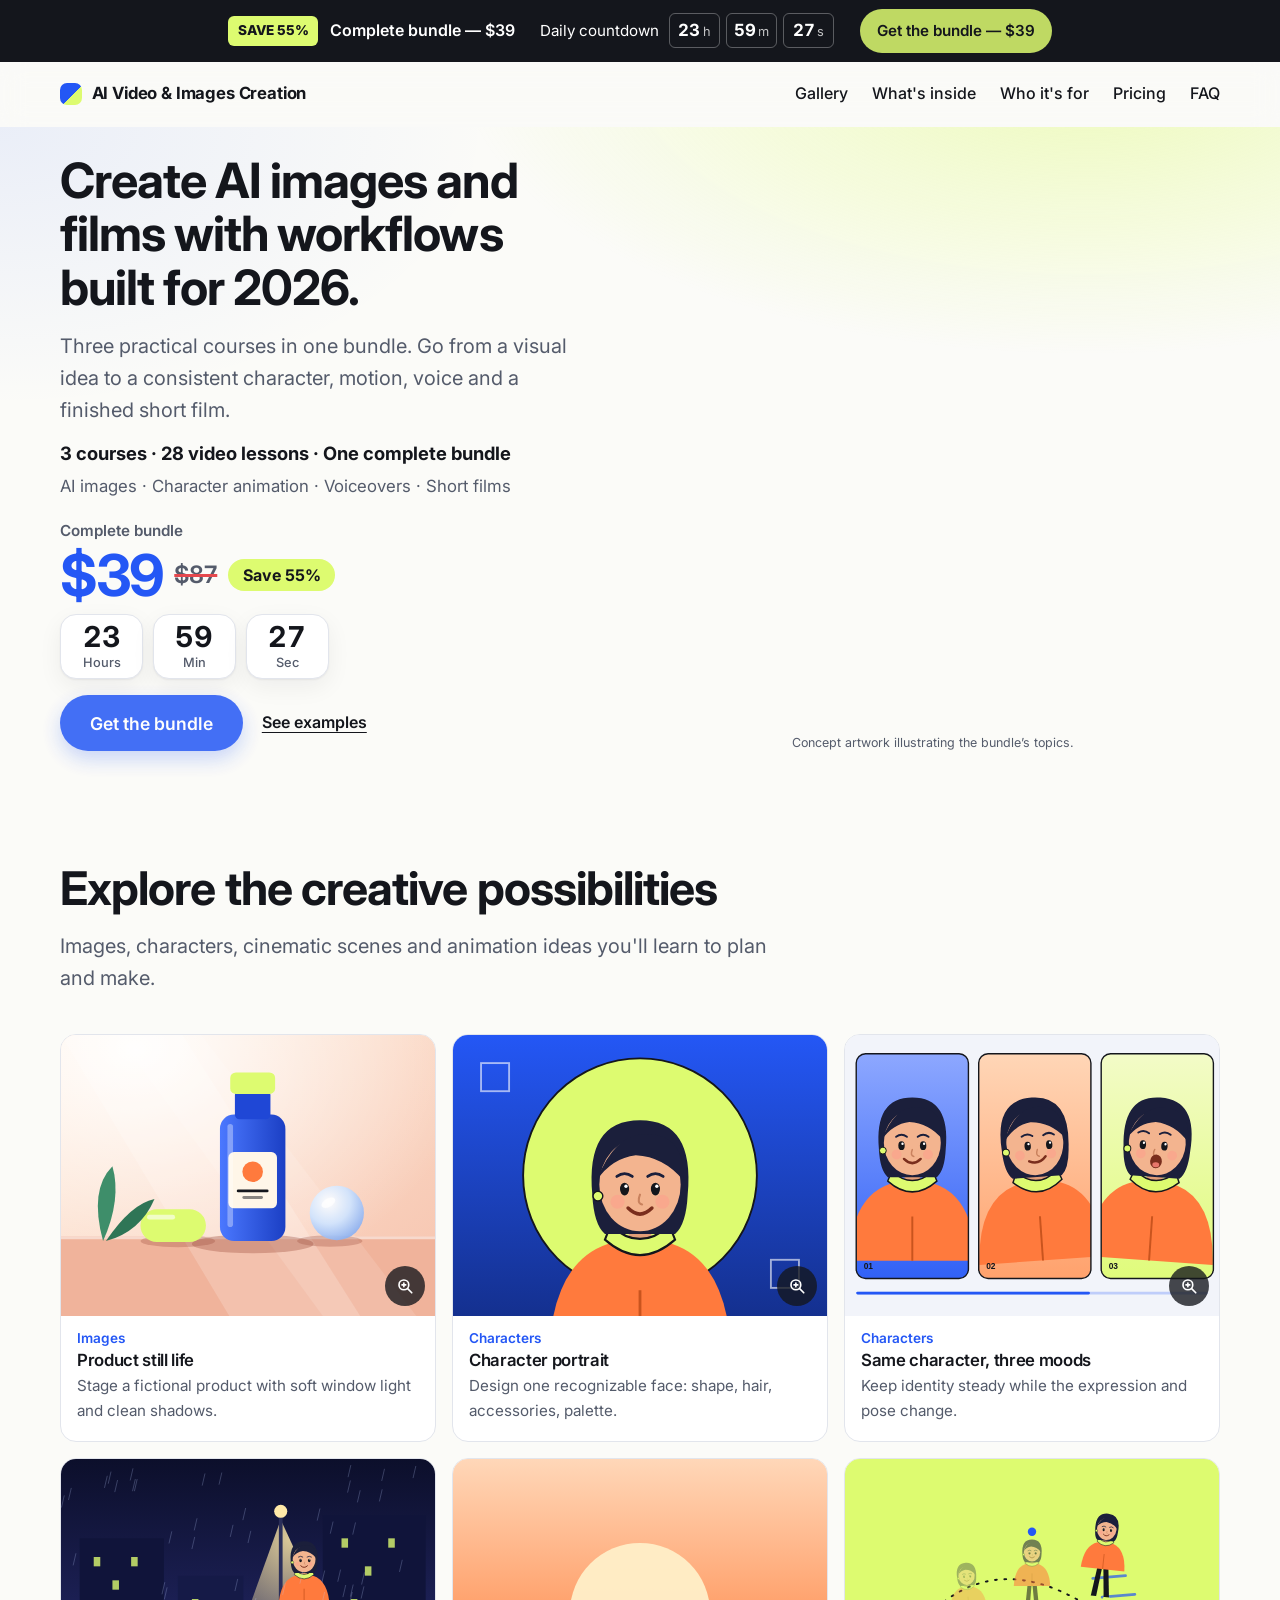
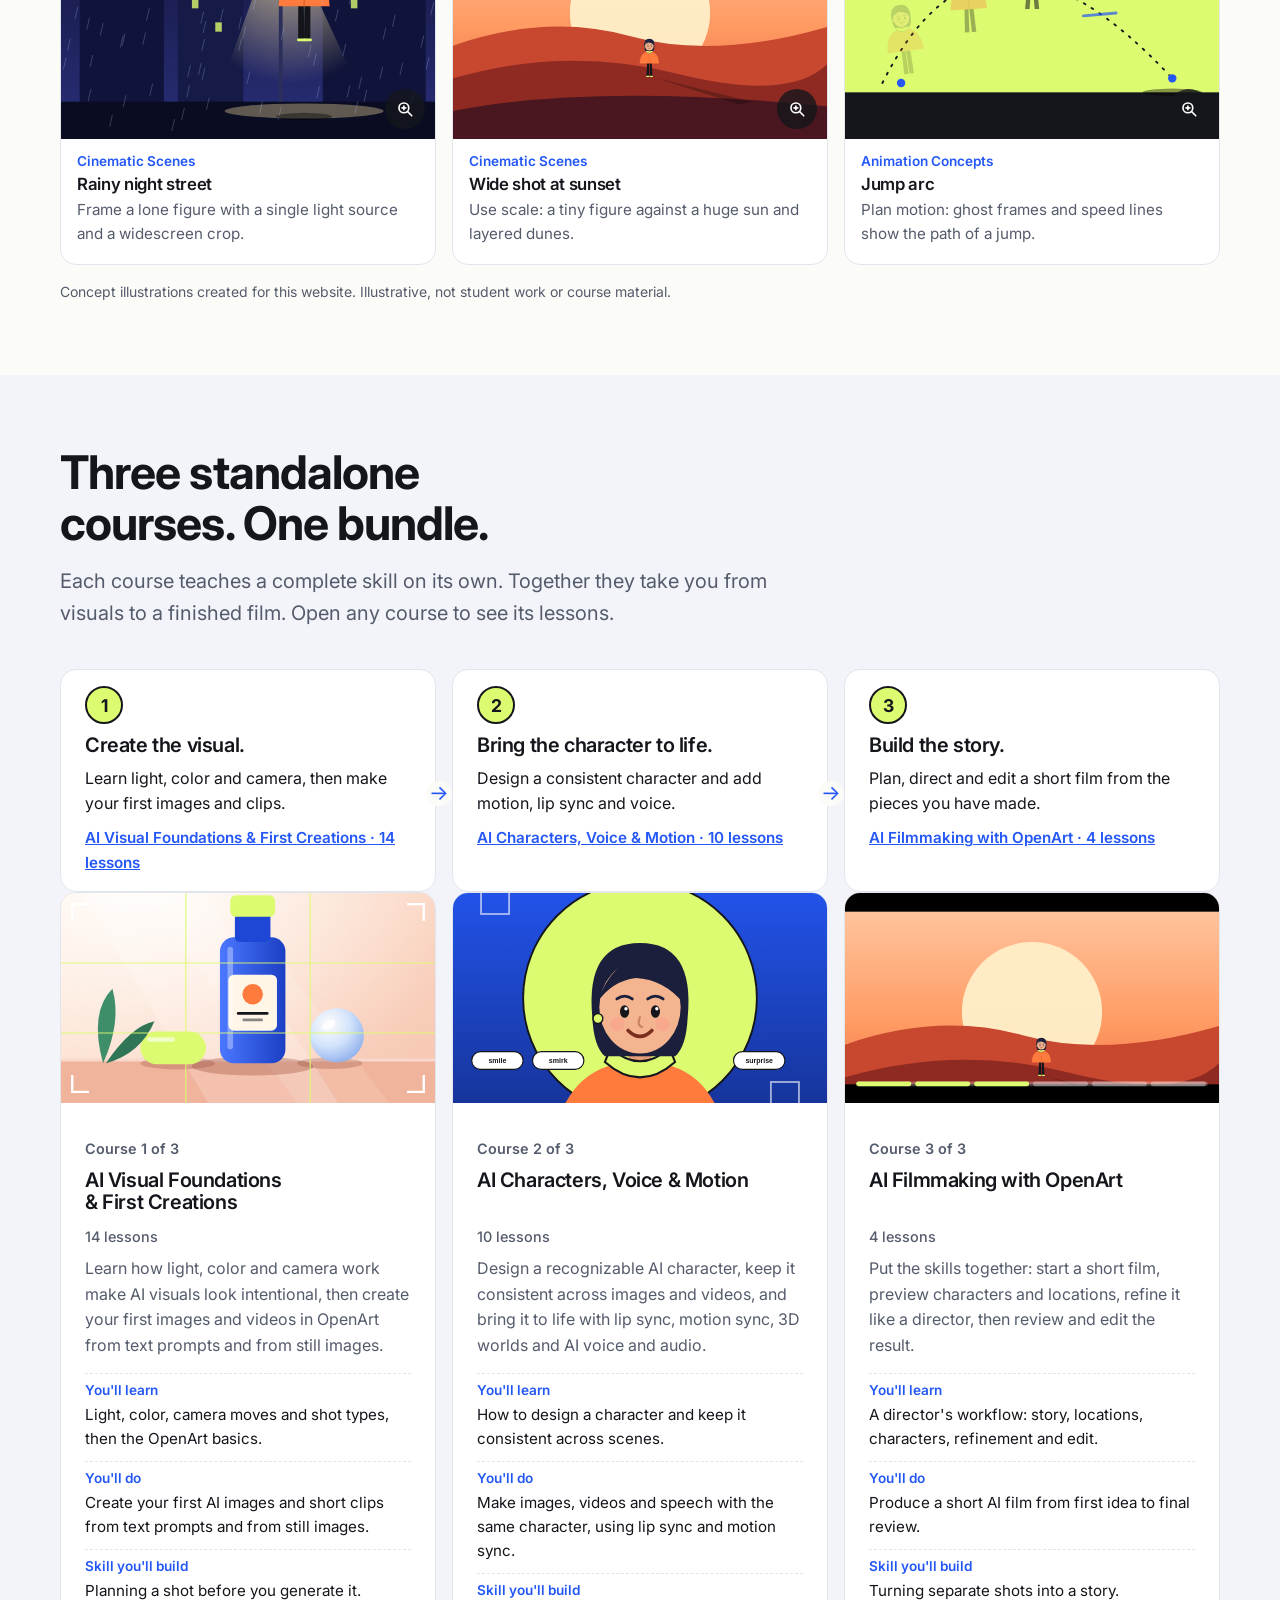
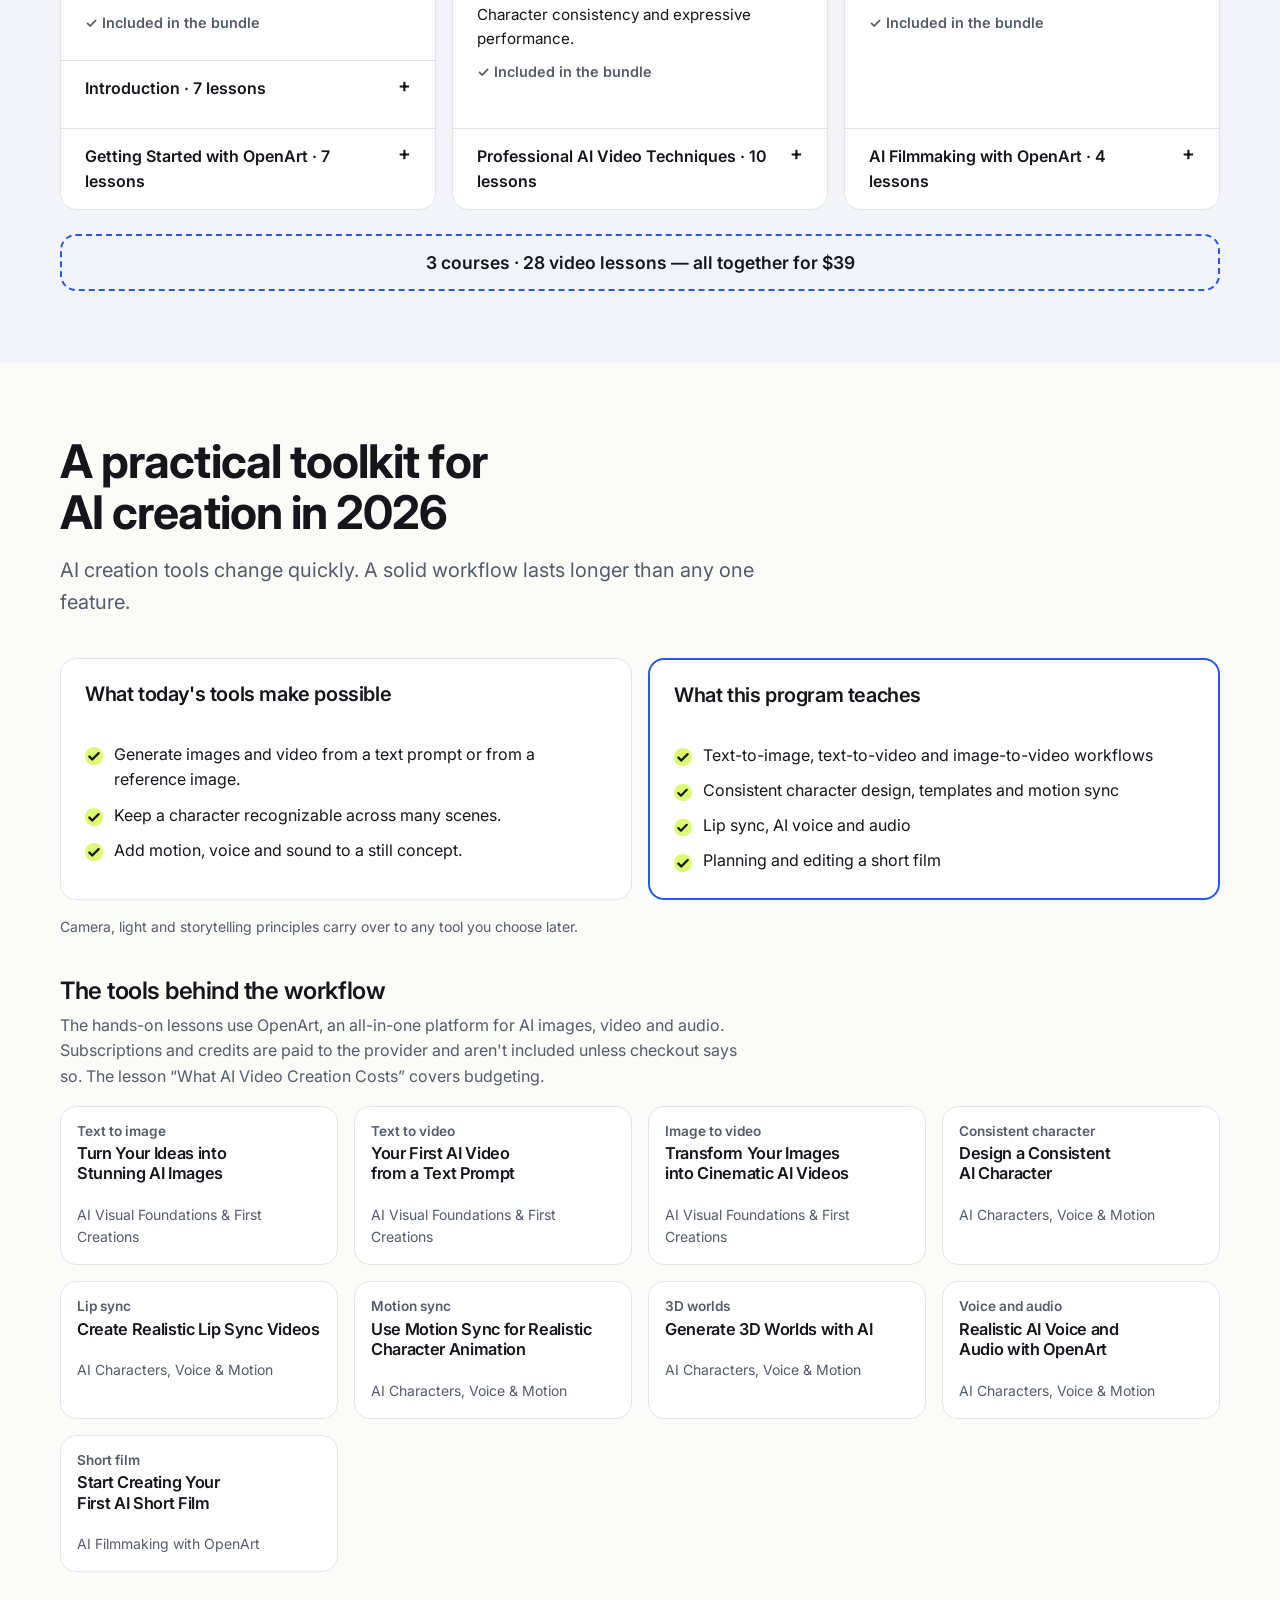
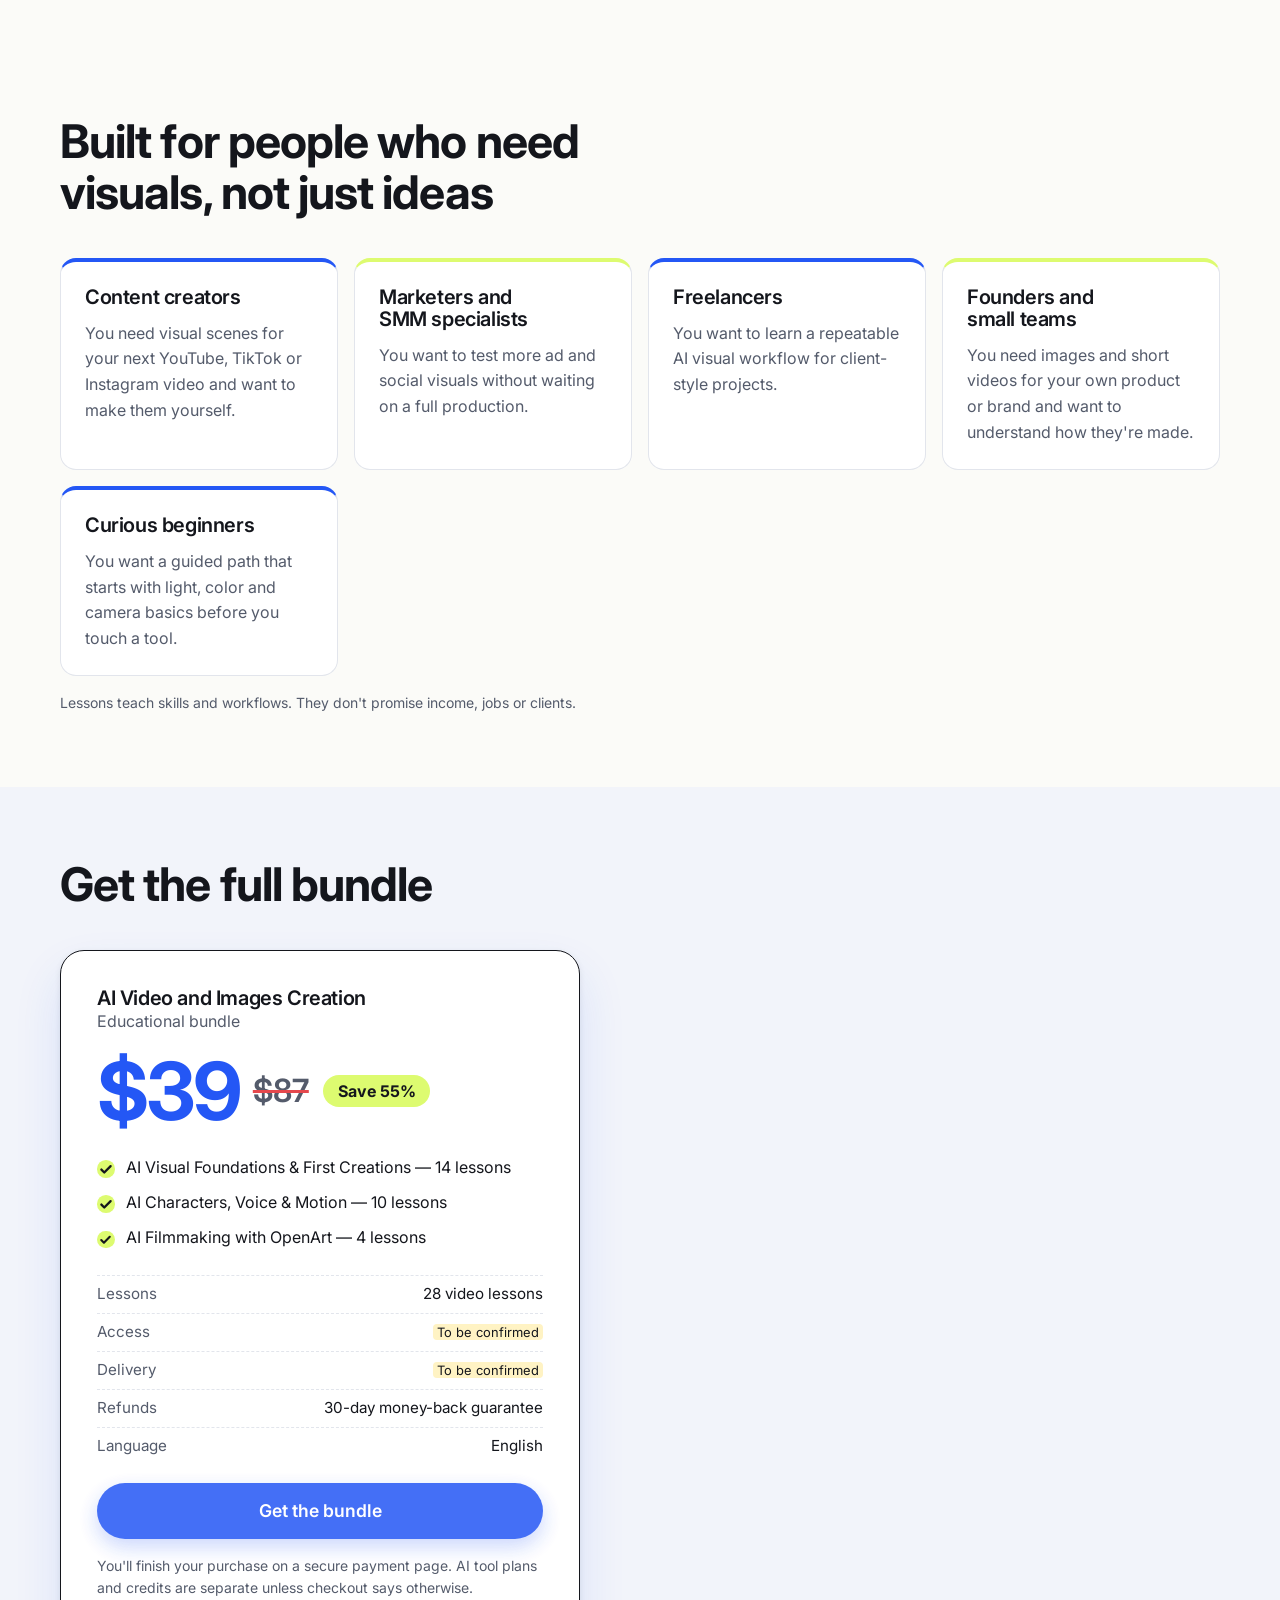
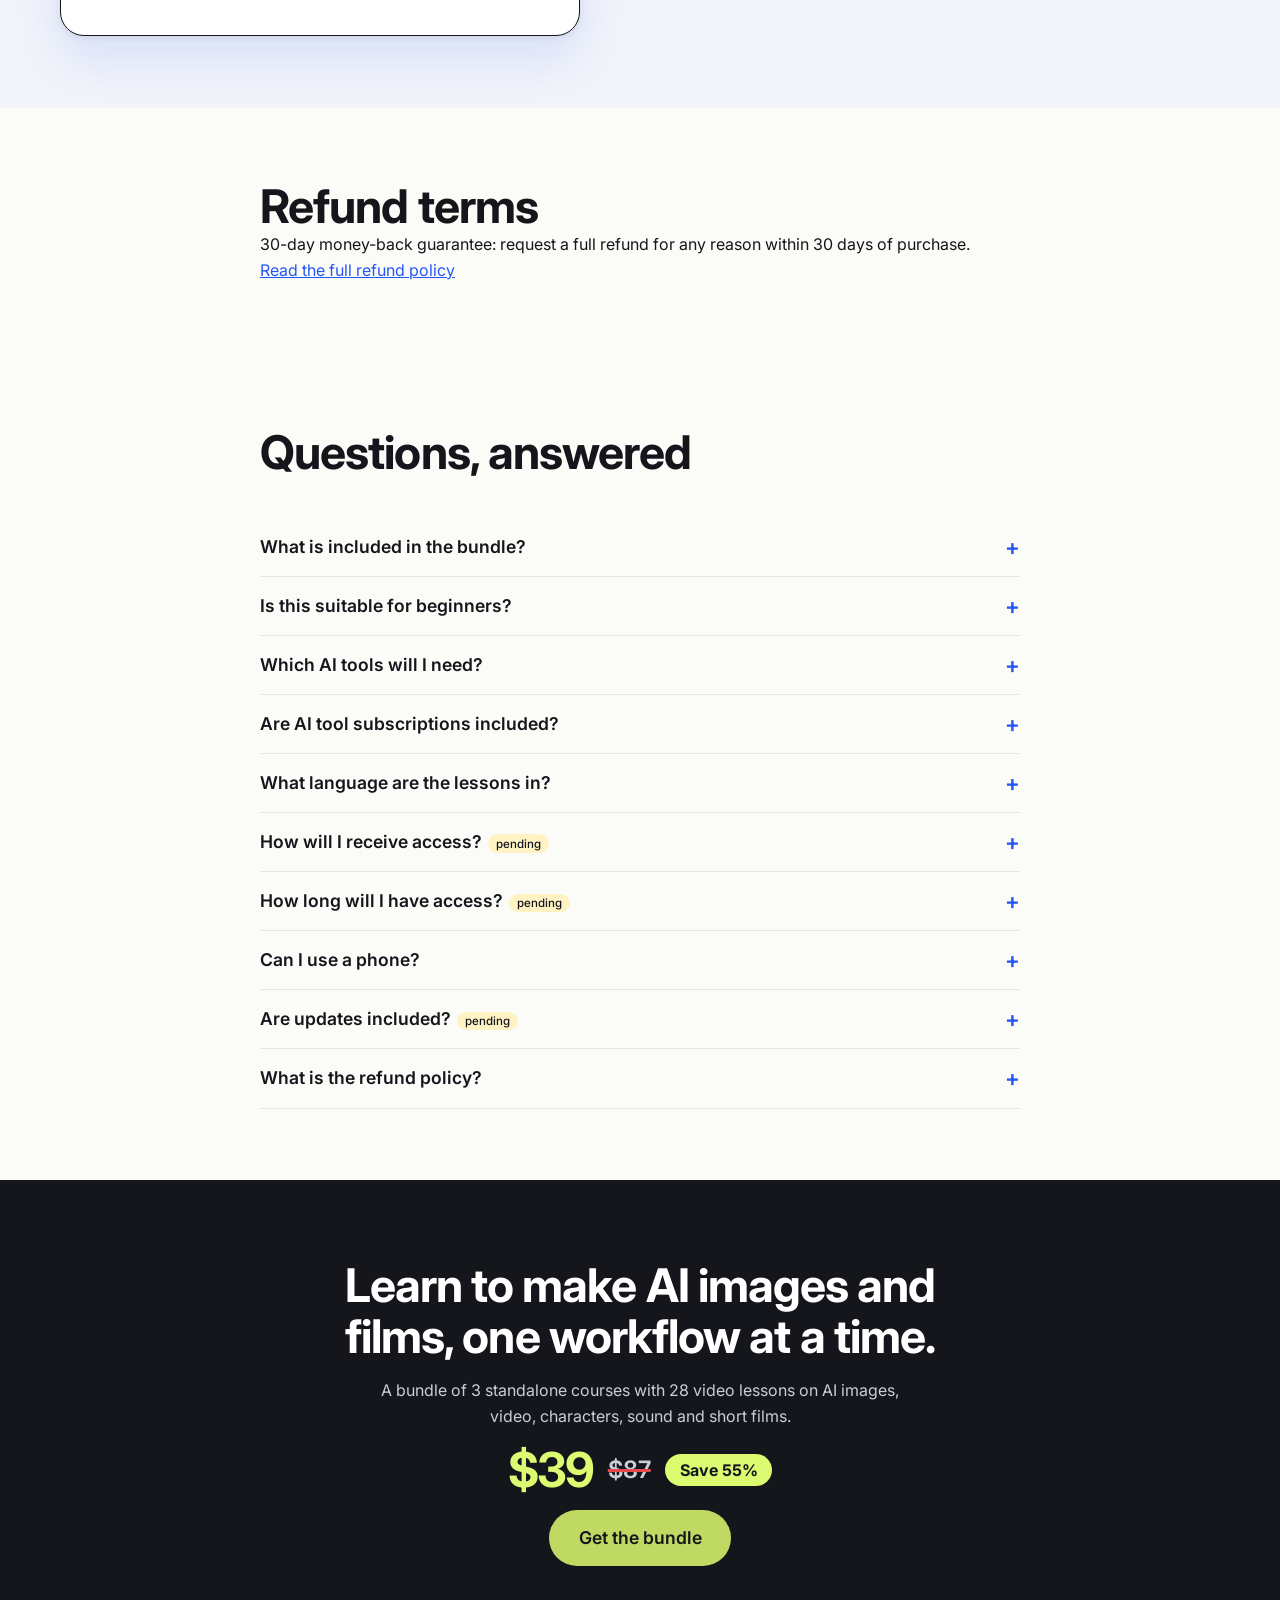
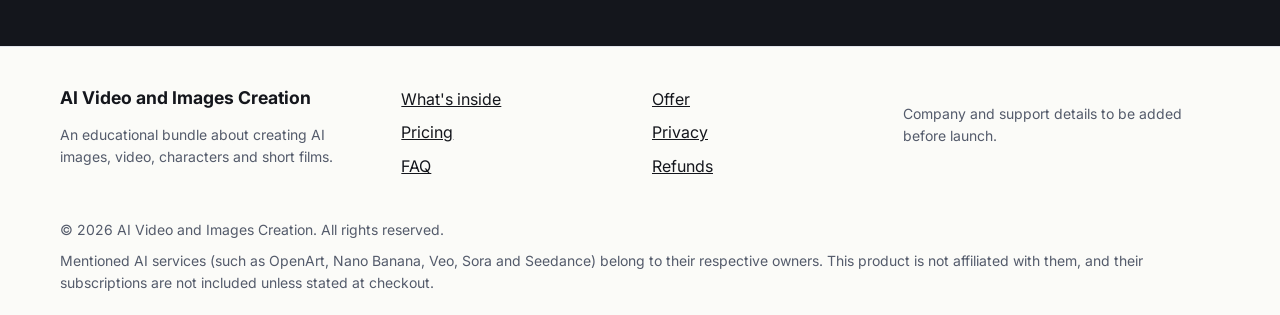
==== index.html @ 9dfe49e9 "Add files via upload" ====
<!doctype html>
<html lang="en">
<head>
<meta charset="utf-8">
<meta name="viewport" content="width=device-width, initial-scale=1">
<title>AI Video and Images Creation — AI Content Creation Course Bundle</title>
<meta name="description" content="Get 3 practical courses in one bundle: AI images and video, consistent AI characters with voice and motion, and AI filmmaking. 28 lessons.">
<meta name="robots" content="noindex, nofollow">
<meta name="theme-color" content="#2457F5">
<meta property="og:type" content="website">
<meta property="og:title" content="AI Video and Images Creation">
<meta property="og:description" content="A practical course bundle: AI images, video, characters, voice and short films.">
<meta property="og:image:alt" content="AI Video and Images Creation course bundle">
<meta name="twitter:card" content="summary">
<meta name="twitter:title" content="AI Video and Images Creation">
<meta name="twitter:description" content="A practical course bundle: AI images, video, characters, voice and short films.">
<link rel="preconnect" href="https://fonts.googleapis.com">
<link rel="preconnect" href="https://fonts.gstatic.com" crossorigin>
<link rel="stylesheet" href="https://fonts.googleapis.com/css2?family=Inter:wght@400;500;600;700&display=swap">
<link rel="stylesheet" href="styles.css">
<script>document.documentElement.classList.add('js');</script>
</head>
<body>
<a class="skip-link" href="#main">Skip to content</a>

<div class="top-stack">
<div class="sale-bar" id="sale-bar" hidden>
  <div class="container sale-inner">
    <p class="sale-main"><span class="sale-badge" id="sale-badge"></span><span class="sale-text" id="sale-text"></span><span class="sale-short" id="sale-short"></span></p>
    <div class="sale-time">
      <span id="sale-label">Offer ends in</span>
      <div class="timer" id="sale-timer" aria-hidden="true">
        <div class="cell" data-u="d"><b>00</b><i>d</i></div><div class="cell" data-u="h"><b>00</b><i>h</i></div><div class="cell" data-u="m"><b>00</b><i>m</i></div><div class="cell" data-u="s"><b>00</b><i>s</i></div>
      </div>
      <span class="sr-only" id="sale-sr"></span>
    </div>
    <a class="btn btn-lime btn-sm sale-cta" id="sale-cta" href="#pricing" data-pay>Get the bundle</a>
  </div>
</div>
<header class="site-header" id="top">
  <div class="container header-inner">
    <a class="logo" href="#top" aria-label="AI Video and Images Creation — home"><span class="logo-mark" aria-hidden="true"></span><span>AI Video &amp; Images Creation</span></a>
    <button class="burger" id="burger" type="button" aria-expanded="false" aria-controls="site-nav" aria-label="Open menu"><span aria-hidden="true"></span></button>
    <nav class="site-nav" id="site-nav" aria-label="Main">
      <a href="#showcase">Gallery</a>
      <a href="#bundle">What's inside</a>
      <a href="#audience">Who it's for</a>
      <a href="#pricing">Pricing</a>
      <a href="#faq">FAQ</a>
    </nav>
  </div>
</header>
</div>

<main id="main">
  <!-- 02 HERO -->
  <section class="hero" aria-labelledby="hero-title">
    <div class="container hero-grid">
      <div class="hero-copy">
        <h1 id="hero-title" data-bind="hero.title">Create AI images and films with workflows built for 2026.</h1>
        <p class="lead" data-bind="hero.text"></p>
        <p class="hero-facts" id="hero-facts">3 courses · 28 video lessons · One complete bundle</p>
        <p class="hero-topics" data-bind="hero.topics"></p>
        <div class="hero-buy">
          <p class="hero-price" id="hero-price" aria-label="Price" hidden></p>
          <div class="hero-timer" id="hero-timer" hidden>
            <div class="ht-cells" aria-hidden="true">
              <div class="ht-cell"><b data-h="h">00</b><span>Hours</span></div>
              <div class="ht-cell"><b data-h="m">00</b><span>Min</span></div>
              <div class="ht-cell"><b data-h="s">00</b><span>Sec</span></div>
            </div>
          </div>
          <div class="cta-row">
            <a class="btn btn-primary btn-lg" id="hero-cta" href="#pricing" data-pay>Get the bundle</a>
            <a class="text-link" href="#showcase">See examples</a>
          </div>
        </div>
      </div>
      <figure class="hero-visual">
        <picture id="hero-picture">
          <source media="(min-width: 901px)" srcset="assets/img/hero/hero-ai-creator-bundle-desktop.webp" width="2000" height="1600">
          <img id="hero-img" src="assets/img/hero/hero-ai-creator-bundle-mobile.webp" width="1200" height="1200" alt="Three-course AI Creator Bundle covering visual creation, character animation and filmmaking." loading="eager" fetchpriority="high" decoding="async">
        </picture>
        <figcaption data-bind="hero.image.caption">Concept artwork illustrating the bundle’s topics.</figcaption>
      </figure>
    </div>
  </section>

  <!-- CREATIVE SHOWCASE -->
  <section class="section" id="showcase" aria-labelledby="show-title">
    <div class="container">
      <div class="section-head">
        <h2 id="show-title">Explore the creative possibilities</h2>
        <p class="lead">Images, characters, cinematic scenes and animation ideas you'll learn to plan and make.</p>
      </div>
            <ul class="show-grid" id="show-grid"></ul>
      <p class="fine" id="show-origin"></p>
    </div>
  </section>

  <!-- 04 BUNDLE -->
  <section class="section section-tint" id="bundle" aria-labelledby="bundle-title">
    <div class="container">
      <div class="section-head">
        <h2 id="bundle-title">Three standalone courses. One bundle.</h2>
        <p class="lead">Each course teaches a complete skill on its own. Together they take you from visuals to a finished film. Open any course to see its lessons.</p>
      </div>
      <ol class="journey" id="journey-list"></ol>
      <div class="catalog" id="catalog">
        <article class="card"><h3>AI Visual Foundations &amp; First Creations</h3><p>Light, color, camera, and your first AI images and videos.</p></article>
        <article class="card"><h3>AI Characters, Voice &amp; Motion</h3><p>Consistent characters, lip sync, motion sync, voice and audio.</p></article>
        <article class="card"><h3>AI Filmmaking with OpenArt</h3><p>Build and refine an AI short film.</p></article>
      </div>
      <p class="bundle-total" id="bundle-total"></p>
    </div>
  </section>

  <!-- 2026 TOOLKIT -->
  <section class="section" id="toolkit" aria-labelledby="tk-title">
    <div class="container">
      <div class="section-head"><h2 id="tk-title">A practical toolkit for AI creation in 2026</h2><p class="lead" id="tk-intro"></p></div>
      <div class="two-col" id="tk-cols"></div>
      <p class="fine" id="tk-foot"></p>
      <h3 class="sub-title" id="tools-title">The tools behind the workflow</h3>
      <p class="tools-intro" id="tools-intro"></p>
      <ul class="task-grid" id="task-grid"></ul>
    </div>
  </section>

  <!-- REAL LESSON (hidden until a real preview exists) -->
  <section class="section" id="real-lesson" aria-labelledby="rl-title" hidden>
    <div class="container narrow"><div class="section-head"><h2 id="rl-title">Watch a real lesson</h2></div><div id="rl-media"></div></div>
  </section>

  <!-- 05 AUDIENCE -->
  <section class="section" id="audience" aria-labelledby="aud-title">
    <div class="container">
      <div class="section-head">
        <h2 id="aud-title">Built for people who need visuals, not just ideas</h2>
      </div>
      <div class="grid-cards" id="audience-grid"></div>
      <p class="fine">Lessons teach skills and workflows. They don't promise income, jobs or clients.</p>
    </div>
  </section>

  <!-- 06 REVIEWS / RESULTS (hidden until real content exists) -->
  <section class="section" id="results" aria-labelledby="res-title" hidden>
    <div class="container">
      <div class="section-head"><h2 id="res-title">What learners say</h2></div>
      <div id="reviews-list" class="grid-cards"></div>
    </div>
  </section>

  <!-- 08 BONUSES / UPDATES (hidden until confirmed) -->
  <section class="section" id="extras" aria-labelledby="x-title" hidden>
    <div class="container">
      <div class="section-head"><h2 id="x-title">Bonuses and updates</h2></div>
      <div id="extras-list" class="grid-cards"></div>
    </div>
  </section>

  <!-- 09 PRICING -->
  <section class="section section-tint" id="pricing" aria-labelledby="price-title">
    <div class="container">
      <div class="section-head">
        <h2 id="price-title">Get the full bundle</h2>
      </div>
      <div class="price-card">
        <h3 data-bind="product.name">AI Video and Images Creation</h3>
        <p class="price-type" data-bind="product.type">Educational bundle</p>
        <p class="price" id="price-line" aria-live="polite">Price to be confirmed</p>
        <ul class="ticks" id="price-list"></ul>
        <dl class="price-meta" id="price-meta"></dl>
        <a class="btn btn-primary btn-lg btn-block" id="price-cta" href="#pricing" data-pay>Get the bundle</a>
        <p class="fine" id="price-note">You'll finish your purchase on a secure payment page. AI tool plans and credits are separate unless checkout says otherwise.</p>
      </div>
    </div>
  </section>

  <!-- 07 GUARANTEE (hidden until confirmed) -->
  <section class="section" id="guarantee" aria-labelledby="g-title" hidden>
    <div class="container narrow">
      <h2 id="g-title">Refund terms</h2>
      <p id="guarantee-text"></p>
      <p><a href="legal/refund.html">Read the full refund policy</a></p>
    </div>
  </section>

  <!-- 10 FAQ -->
  <section class="section" id="faq" aria-labelledby="faq-title">
    <div class="container narrow">
      <div class="section-head"><h2 id="faq-title">Questions, answered</h2></div>
      <div class="faq" id="faq-list"></div>
    </div>
  </section>

  <!-- 11 FINAL CTA -->
  <section class="final" aria-labelledby="final-title">
    <div class="container final-inner">
      <h2 id="final-title">Learn to make AI images and films, one workflow at a time.</h2>
      <p>A bundle of 3 standalone courses with 28 video lessons on AI images, video, characters, sound and short films.</p>
      <p class="final-price hero-price" id="final-price" hidden></p>
      <a class="btn btn-lime btn-lg" href="#pricing" data-pay>Get the bundle</a>
    </div>
  </section>
</main>

<!-- 12 FOOTER -->
<footer class="site-footer" id="footer">
  <div class="container footer-grid">
    <div>
      <p class="logo-text">AI Video and Images Creation</p>
      <p class="fine">An educational bundle about creating AI images, video, characters and short films.</p>
    </div>
    <nav aria-label="Footer">
      <a href="#bundle">What's inside</a>
      <a href="#pricing">Pricing</a>
      <a href="#faq">FAQ</a>
    </nav>
    <nav aria-label="Legal">
      <a href="legal/offer.html">Offer</a>
      <a href="legal/privacy.html">Privacy</a>
      <a href="legal/refund.html">Refunds</a>
    </nav>
    <div class="fine" id="footer-company"></div>
  </div>
  <div class="container footer-bottom fine">
    <p>© <span id="year">2026</span> AI Video and Images Creation. All rights reserved.</p>
    <p>Mentioned AI services (such as OpenArt, Nano Banana, Veo, Sora and Seedance) belong to their respective owners. This product is not affiliated with them, and their subscriptions are not included unless stated at checkout.</p>
  </div>
</footer>

<dialog class="lightbox" id="lightbox" aria-label="Enlarged example">
  <figure><img id="lb-img" alt="" width="800" height="600" src="[data-uri]"><figcaption id="lb-cap"></figcaption></figure>
  <div class="lb-ctrl"><button type="button" class="slider-btn" id="lb-prev" aria-label="Previous example">‹</button><button type="button" class="btn btn-ghost btn-sm" id="lb-close">Close</button><button type="button" class="slider-btn" id="lb-next" aria-label="Next example">›</button></div>
</dialog>
<div class="sticky-cta" id="sticky-cta" hidden><a class="btn btn-primary btn-block" href="#pricing" data-pay>Get the bundle</a></div>
<div class="toast" id="toast" role="status" aria-live="polite"></div>

<script src="config.min.js" defer></script>
<script src="app.min.js" defer></script>
</body>
</html>
---- styles.css ----
/* ===== TOKENS ===== */
:root{
  --bg:#FBFBF8; --surface:#fff; --tint:#F2F4FA; --ink:#14161C; --muted:#545B6B;
  --cobalt:#2457F5; --cobalt-dark:#1A44CC; --lime:#DDFB70; --line:#E2E5EC;
  --r-sm:10px; --r-md:16px; --r-lg:24px;
  --sh-1:0 1px 2px rgba(20,22,28,.06),0 8px 24px rgba(20,22,28,.06);
  --sh-2:0 2px 6px rgba(20,22,28,.08),0 24px 48px rgba(36,87,245,.12);
  --s1:.5rem; --s2:1rem; --s3:1.5rem; --s4:2.5rem; --s5:4.5rem;
  --font-head:Inter,system-ui,-apple-system,"Segoe UI",Roboto,sans-serif;
  --font-body:Inter,system-ui,-apple-system,"Segoe UI",Roboto,sans-serif;
  --font-mono:Inter,system-ui,-apple-system,"Segoe UI",Roboto,sans-serif;
  --container:1160px; --narrow:760px; --ease:cubic-bezier(.2,.7,.2,1); --header-h:64px;
}
/* ===== RESET ===== */
*,*::before,*::after{box-sizing:border-box}
html{scroll-behavior:smooth;scroll-padding-top:calc(var(--header-h) + 12px);-webkit-text-size-adjust:100%}
body{margin:0;background:var(--bg);color:var(--ink);font:400 1rem/1.6 var(--font-body);-webkit-font-smoothing:antialiased}
img,svg,video{max-width:100%;display:block}
h1,h2,h3,p,ul,ol,dl,dd,figure{margin:0}
ul,ol{padding:0;list-style:none}
a{color:var(--cobalt)}
button{font:inherit;color:inherit}
[hidden]{display:none!important}
/* ===== LAYOUT ===== */
.container{width:min(100% - 2rem,var(--container));margin-inline:auto}
.narrow{max-width:var(--narrow)}
.container.narrow{width:min(100% - 2rem,var(--narrow))}
.section{padding-block:clamp(3rem,7vw,var(--s5))}
.section-tint{background:var(--tint)}
.section-head{max-width:720px;margin-bottom:var(--s4)}
.grid-cards{display:grid;grid-template-columns:repeat(auto-fit,minmax(min(100%,260px),1fr));gap:var(--s2)}
/* ===== TYPOGRAPHY ===== */
h1,h2,h3{font-family:var(--font-head);line-height:1.1;letter-spacing:-.02em;text-wrap:balance}
h1{font-size:clamp(2.3rem,5.6vw + .5rem,4.4rem);font-weight:700}
h2{font-size:clamp(1.8rem,3vw + .6rem,2.9rem);font-weight:700}
h3{font-size:1.25rem;font-weight:600}
.lead{font-size:clamp(1.05rem,.6vw + .95rem,1.25rem);color:var(--muted);margin-top:var(--s2);max-width:60ch}
.eyebrow{font:600 .95rem/1 var(--font-body);color:var(--cobalt);margin-bottom:.8rem}
.fine{font-size:.875rem;color:var(--muted);margin-top:var(--s2)}
.badge{display:inline-block;font:500 .8rem/1 var(--font-mono);padding:.5rem .8rem;border-radius:99px;background:var(--lime);color:var(--ink);margin-bottom:var(--s3)}
/* ===== BUTTONS ===== */
.btn{display:inline-flex;align-items:center;justify-content:center;gap:.5rem;min-height:44px;padding:.7rem 1.25rem;border-radius:99px;border:1.5px solid transparent;font:600 1rem/1.2 var(--font-body);text-decoration:none;cursor:pointer;transition:transform .2s var(--ease),background .2s,box-shadow .2s;text-align:center}
.btn:hover{transform:translateY(-1px)}
.btn-primary{background:var(--cobalt);color:#fff;box-shadow:0 8px 20px rgba(36,87,245,.28)}
.btn-primary:hover{background:var(--cobalt-dark)}
.btn-ghost{border-color:var(--ink);color:var(--ink);background:transparent}
.btn-ghost:hover{background:var(--ink);color:#fff}
.btn-lime{background:var(--lime);color:var(--ink)}
.btn-sm{min-height:44px;padding:.5rem 1rem;font-size:.95rem}
.btn-lg{min-height:56px;padding:.9rem 1.8rem;font-size:1.1rem}
.btn-block{width:100%}
.btn[aria-disabled="true"]{opacity:.85}
/* ===== HEADER ===== */
.site-header{position:sticky;top:0;z-index:50;background:rgba(251,251,248,.8);backdrop-filter:saturate(160%) blur(12px);border-bottom:1px solid transparent;transition:background .2s,border-color .2s}
.site-header.is-scrolled{background:rgba(251,251,248,.96);border-bottom-color:var(--line)}
.header-inner{display:flex;align-items:center;justify-content:space-between;min-height:var(--header-h);gap:var(--s2)}
.logo{display:flex;align-items:center;gap:.6rem;font:700 1.05rem/1 var(--font-head);color:var(--ink);text-decoration:none;letter-spacing:-.01em}
.logo-mark{width:22px;height:22px;border-radius:7px;background:linear-gradient(135deg,var(--cobalt) 55%,var(--lime) 55%)}
.logo-text{font:700 1.1rem var(--font-head)}
.site-nav{display:flex;align-items:center;gap:var(--s3)}
.site-nav a:not(.btn){color:var(--ink);text-decoration:none;font-weight:500;padding:.5rem 0}
.site-nav a:not(.btn):hover{color:var(--cobalt)}
.burger{display:none;width:44px;height:44px;border:1px solid var(--line);border-radius:12px;background:var(--surface);cursor:pointer;position:relative}
.burger span,.burger span::before,.burger span::after{content:"";position:absolute;left:12px;right:12px;height:2px;background:var(--ink);border-radius:2px;transition:transform .2s,opacity .2s}
.burger span{top:21px}.burger span::before{left:0;right:0;top:-6px}.burger span::after{left:0;right:0;top:6px}
.burger[aria-expanded="true"] span{background:transparent}
.burger[aria-expanded="true"] span::before{transform:translateY(6px) rotate(45deg)}
.burger[aria-expanded="true"] span::after{transform:translateY(-6px) rotate(-45deg)}
/* ===== HERO ===== */
.hero{padding-block:clamp(2rem,5vw,4.5rem) clamp(2.5rem,5vw,4rem);background:radial-gradient(900px 420px at 85% -10%,rgba(221,251,112,.45),transparent 70%),radial-gradient(700px 400px at 0% 0%,rgba(36,87,245,.08),transparent 70%)}
.hero-grid{display:grid;grid-template-columns:minmax(0,1fr) minmax(0,1.1fr);gap:clamp(2rem,5vw,4rem);align-items:center}
.ticks{display:grid;gap:.6rem;margin-top:var(--s3)}
.ticks li{position:relative;padding-left:1.8rem}
.ticks li::before{content:"";position:absolute;left:0;top:.35em;width:1.1rem;height:1.1rem;border-radius:50%;background:var(--lime) url("data:image/svg+xml,%3Csvg xmlns='http://www.w3.org/2000/svg' viewBox='0 0 16 16'%3E%3Cpath d='M4 8.5l2.5 2.5L12 5.5' fill='none' stroke='%2314161C' stroke-width='2' stroke-linecap='round' stroke-linejoin='round'/%3E%3C/svg%3E") center/contain no-repeat}
.cta-row{display:flex;flex-wrap:wrap;gap:var(--s2);margin-top:var(--s4)}
.board{background:var(--surface);border:1px solid var(--line);border-radius:var(--r-lg);padding:var(--s2);box-shadow:var(--sh-2)}
.board-grid{display:grid;grid-template-columns:repeat(3,1fr);grid-template-rows:auto auto;gap:.6rem}
.frame{position:relative;border-radius:var(--r-sm);overflow:hidden;aspect-ratio:1}
.frame svg{width:100%;height:100%}
.frame-key{grid-column:1/4;aspect-ratio:4/3}
.frame-tag{position:absolute;left:.5rem;bottom:.5rem;background:rgba(255,255,255,.92);font:500 .72rem/1 var(--font-mono);padding:.3rem .5rem;border-radius:99px}
.board-steps{display:flex;justify-content:space-between;gap:.3rem;margin-top:.8rem;font:500 .72rem/1 var(--font-mono);counter-reset:s;flex-wrap:wrap}
.board-steps li{counter-increment:s;color:var(--muted)}
.board-steps li::before{content:counter(s) " ";color:var(--cobalt)}
.board-steps li:not(:last-child)::after{content:" →";color:var(--line)}
.board figcaption{font-size:.78rem;color:var(--muted);margin-top:.5rem}
/* ===== METRICS ===== */
.value{border-block:1px solid var(--line);background:var(--surface)}
.stats{display:grid;grid-template-columns:repeat(auto-fit,minmax(130px,1fr));gap:var(--s2);padding-block:var(--s3);text-align:center}
.fine s,.final-price s{opacity:.7}
.stats strong{display:block;font:700 clamp(1.4rem,2.5vw,2rem)/1.1 var(--font-head)}
.stats span{color:var(--muted);font-size:.9rem}
/* ===== PRODUCTS ===== */
.catalog{display:grid;grid-template-columns:repeat(auto-fit,minmax(min(100%,320px),1fr));gap:var(--s2)}
.card{background:var(--surface);border:1px solid var(--line);border-radius:var(--r-md);padding:var(--s3);display:flex;flex-direction:column;gap:.8rem;min-width:0}
.module{padding:0;overflow:hidden}
.module-top{padding:var(--s3) var(--s3) 0;display:flex;flex-direction:column;gap:.7rem}
.module-num{font:600 .9rem/1.2 var(--font-body);color:var(--cobalt)}
.media{border-radius:var(--r-sm);overflow:hidden}
.media-ph{aspect-ratio:16/7;background:linear-gradient(120deg,var(--cobalt),#7C98FF 55%,var(--lime));position:relative}
.media-ph::after{content:"";position:absolute;inset:0;background:repeating-linear-gradient(90deg,transparent 0 calc(25% - 2px),rgba(255,255,255,.55) calc(25% - 2px) 25%)}
.outcome{background:var(--tint);border-radius:var(--r-sm);padding:.7rem .9rem;font-size:.95rem}
.outcome b{display:block;font:600 .85rem var(--font-body);margin-bottom:.3rem;color:var(--cobalt)}
.chips{display:flex;flex-wrap:wrap;gap:.4rem}
.chips li{font-size:.8rem;border:1px solid var(--line);border-radius:99px;padding:.25rem .65rem;color:var(--muted)}
.lessons{border-top:1px solid var(--line);margin-top:auto}
.lessons summary{cursor:pointer;padding:.9rem var(--s3);font-weight:600;list-style:none;display:flex;justify-content:space-between;gap:1rem}
.lessons summary::-webkit-details-marker{display:none}
.lessons summary::after{content:"+";font-size:1.2rem;line-height:1}
.lessons[open] summary::after{content:"–"}
.lessons ol{padding:0 var(--s3) var(--s2);counter-reset:l}
.lessons li{display:flex;justify-content:space-between;gap:1rem;padding:.45rem 0;border-top:1px dashed var(--line);font-size:.92rem;counter-increment:l}
.lessons li span:first-child{overflow-wrap:anywhere}
.lessons li span:first-child::before{content:counter(l) ". ";color:var(--muted)}
.lessons li span:last-child{font-family:var(--font-mono);color:var(--muted);flex:none}
.tools-note{margin-top:var(--s3)}
.path{display:flex;flex-wrap:wrap;gap:.5rem;margin-top:var(--s2);counter-reset:p}
.path li{counter-increment:p;background:var(--ink);color:#fff;border-radius:99px;padding:.4rem .9rem;font-size:.9rem}
.path li::before{content:counter(p) " · ";color:var(--lime)}
.inbundle{font:600 .9rem var(--font-body);color:var(--ink)}
.bundle-total{margin-top:var(--s3);padding:var(--s2) var(--s3);border:2px dashed var(--cobalt);border-radius:var(--r-md);font:600 1.1rem var(--font-head);text-align:center}
.catalog{counter-reset:none}
/* ===== AUDIENCE / REVIEWS / GUARANTEE / BONUSES ===== */
.card h3+p,.card p{color:var(--muted)}
.audience-card{border-top:4px solid var(--cobalt)}
.audience-card:nth-child(even){border-top-color:var(--lime)}
blockquote{margin:0}
/* ===== PRICING ===== */
.price-card{max-width:520px;background:var(--surface);border:1.5px solid var(--ink);border-radius:var(--r-lg);padding:clamp(1.25rem,3vw,2.25rem);box-shadow:var(--sh-2)}
.price-type{color:var(--muted);margin-bottom:var(--s2)}
.price{display:flex;flex-wrap:wrap;align-items:center;gap:.4rem .9rem;margin-block:var(--s2)}
.price-now{font:700 clamp(3.4rem,9vw,5rem)/1 var(--font-head);letter-spacing:-.04em;color:var(--cobalt)}
.price-was{font:600 clamp(1.5rem,4vw,2rem)/1 var(--font-head);color:var(--muted);text-decoration-thickness:3px;text-decoration-color:#E5484D}
.price-badge{font:700 1rem/1 var(--font-body);background:var(--lime);color:var(--ink);border-radius:99px;padding:.5rem .9rem}
.final-price,#hero-price{display:flex;flex-wrap:wrap;align-items:center;gap:.4rem .7rem}
#hero-price{font:700 1.5rem/1.1 var(--font-head);color:var(--ink);margin-top:var(--s3)}
#hero-price s{color:var(--muted);text-decoration-color:#E5484D}
.final .final-price{font-size:2.4rem}
.final .final-price s{color:#C9CEDA;font-size:1.5rem;opacity:1}
.price.is-pending{font-size:1.4rem;color:var(--muted)}
.price-meta{display:grid;gap:.4rem;margin:var(--s3) 0;font-size:.95rem}
.price-meta div{display:flex;justify-content:space-between;gap:1rem;border-top:1px dashed var(--line);padding-top:.4rem}
.price-meta dt{color:var(--muted)}.price-meta dd{text-align:right;overflow-wrap:anywhere}
.todo{font-family:var(--font-mono);font-size:.85em;background:#FFF3C4;padding:0 .3em;border-radius:4px}
/* ===== FAQ ===== */
.faq details{border-bottom:1px solid var(--line)}
.faq summary{cursor:pointer;list-style:none;padding:1.1rem 0;font:600 1.1rem/1.3 var(--font-head);display:flex;justify-content:space-between;gap:1rem;min-height:44px}
.faq summary::-webkit-details-marker{display:none}
.faq summary::after{content:"+";font-size:1.4rem;line-height:1;color:var(--cobalt)}
.faq details[open] summary::after{content:"–"}
.faq details p{padding:0 0 1.2rem;color:var(--muted);max-width:62ch}
.pending-flag{display:inline-block;font:500 .72rem var(--font-mono);background:#FFF3C4;border-radius:99px;padding:.15rem .5rem;margin-left:.4rem}
/* ===== FINAL CTA ===== */
.final{background:var(--ink);color:#fff;padding-block:clamp(3rem,7vw,5rem);text-align:center}
.final-inner{display:grid;gap:var(--s2);justify-items:center}
.final h2{max-width:20ch}.final p{color:#C9CEDA;max-width:56ch}
.final .final-price{color:var(--lime);font:700 1.4rem var(--font-head)}
/* ===== FOOTER ===== */
.site-footer{padding-top:var(--s4);border-top:1px solid var(--line)}
.footer-grid{display:grid;grid-template-columns:1.4fr 1fr 1fr 1.4fr;gap:var(--s3)}
.footer-grid nav{display:grid;gap:.5rem;align-content:start}
.footer-grid nav a{color:var(--ink)}
.footer-bottom{padding-block:var(--s3);display:grid;gap:.5rem}
.footer-bottom p{margin:0}
/* ===== MEDIA ===== */
.media img,.media video{width:100%;height:auto}
.vimeo-facade{position:relative;display:block;width:100%;border:0;padding:0;background:#000;aspect-ratio:16/9;cursor:pointer}
.vimeo-facade img{width:100%;height:100%;object-fit:cover}
.vimeo-facade .play{position:absolute;inset:0;margin:auto;width:64px;height:64px;border-radius:50%;background:var(--lime);display:grid;place-items:center;font-size:1.4rem}
.media iframe{width:100%;aspect-ratio:16/9;border:0}
.slider{position:relative}
.slider-track{display:flex;overflow-x:auto;scroll-snap-type:x mandatory;gap:.5rem;scrollbar-width:none;touch-action:pan-y pinch-zoom}
.slider-track::-webkit-scrollbar{display:none}
.slider-slide{flex:0 0 100%;scroll-snap-align:center;min-width:0}
.slider-ctrl{display:flex;justify-content:center;align-items:center;gap:.5rem;margin-top:.6rem}
.slider-btn{width:44px;height:44px;border-radius:50%;border:1px solid var(--line);background:var(--surface);cursor:pointer}
.slider-dot{width:10px;height:10px;border-radius:50%;border:0;background:var(--line);padding:0;position:relative}
.slider-dot::after{content:"";position:absolute;inset:-17px -7px}
.slider-dot[aria-current="true"]{background:var(--cobalt)}
.gallery{display:grid;grid-template-columns:repeat(auto-fill,minmax(160px,1fr));gap:.5rem}
.ba{position:relative}.ba-top{position:absolute;inset:0;clip-path:inset(0 50% 0 0)}
.ba-top img{height:100%;object-fit:cover}.ba input{width:100%;margin-top:.5rem}
/* ===== MODALS / CONSENT / TOAST / STICKY ===== */
.toast{position:fixed;left:50%;bottom:1.25rem;transform:translate(-50%,20px);background:var(--ink);color:#fff;padding:.8rem 1.1rem;border-radius:12px;max-width:min(92vw,420px);opacity:0;pointer-events:none;transition:opacity .25s,transform .25s;z-index:90;font-size:.95rem}
.toast.show{opacity:1;transform:translate(-50%,0)}
.consent{position:fixed;left:1rem;right:1rem;bottom:1rem;max-width:520px;background:var(--surface);border:1px solid var(--ink);border-radius:var(--r-md);padding:1rem;box-shadow:var(--sh-2);z-index:95;display:grid;gap:.8rem}
.consent .cta-row{margin:0;gap:.5rem}
.sticky-cta{position:fixed;left:0;right:0;bottom:0;z-index:40;padding:.6rem 1rem calc(.6rem + env(safe-area-inset-bottom));background:rgba(251,251,248,.96);border-top:1px solid var(--line);display:none}
/* ===== THANK YOU ===== */
.page-narrow{min-height:70vh;display:grid;align-content:center;padding-block:var(--s5)}
.steps{display:grid;gap:var(--s2);margin:var(--s3) 0;counter-reset:st}
.steps li{counter-increment:st;position:relative;padding-left:2.6rem}
.steps li::before{content:counter(st);position:absolute;left:0;top:0;width:1.9rem;height:1.9rem;border-radius:50%;background:var(--lime);display:grid;place-items:center;font:600 .9rem var(--font-head)}
/* ===== LEGAL ===== */
.legal{padding-block:var(--s4) var(--s5)}
.legal h1{font-size:clamp(2rem,4vw,3rem);margin-bottom:var(--s2)}
.legal h2{font-size:1.4rem;margin:var(--s4) 0 .6rem}
.legal p,.legal li{color:#2B2F3A;margin-bottom:.8rem;overflow-wrap:anywhere}
.legal ul{list-style:disc;padding-left:1.2rem}
.legal .draft{background:#FFF3C4;border-radius:var(--r-sm);padding:.8rem 1rem;margin-bottom:var(--s3)}
/* ===== REVEAL ===== */
.js .reveal{opacity:0;transform:translateY(20px);transition:opacity .6s var(--ease),transform .6s var(--ease)}
.js .reveal.is-visible{opacity:1;transform:none}
/* ===== RESPONSIVE ===== */
@media (max-width:900px){
  .hero-grid{grid-template-columns:minmax(0,1fr)}
  .footer-grid{grid-template-columns:1fr 1fr}
}
@media (max-width:820px){
  .burger{display:block}
  .site-nav{position:absolute;top:100%;left:0;right:0;background:var(--bg);border-bottom:1px solid var(--line);flex-direction:column;align-items:stretch;gap:0;padding:.5rem 1rem 1rem;visibility:hidden;opacity:0;transform:translateY(-8px);transition:opacity .2s,transform .2s,visibility .2s}
  .site-nav.is-open{visibility:visible;opacity:1;transform:none}
  .site-nav a:not(.btn){padding:.9rem 0;border-bottom:1px solid var(--line);min-height:44px}
  .site-nav .btn{margin-top:.8rem}
  .sticky-cta{display:block}
  .sticky-cta[hidden]{display:none!important}
  body.has-sticky{padding-bottom:5rem}
}
@media (max-width:480px){
  .footer-grid{grid-template-columns:1fr}
  .logo span:last-child{font-size:.95rem}
  .cta-row .btn{width:100%}
}
/* ===== ACCESSIBILITY ===== */
.skip-link{position:absolute;left:1rem;top:-100px;background:var(--ink);color:#fff;padding:.7rem 1rem;border-radius:8px;z-index:100}
.skip-link:focus{top:.5rem}
:focus-visible{outline:3px solid var(--cobalt);outline-offset:3px;border-radius:4px}
.final :focus-visible,.sale-bar :focus-visible{outline-color:var(--lime)}
@media (prefers-reduced-motion:reduce){
  html{scroll-behavior:auto}
  *,*::before,*::after{transition-duration:.01ms!important;animation-duration:.01ms!important}
  .js .reveal{transform:none}
}
/* ===== PERFORMANCE ===== */
.section{contain:layout style}

/* ===== SHOWCASE / REEL / JOURNEY / TOOLKIT (v2) ===== */
.hero{padding-block:clamp(1.5rem,3vw,3rem) clamp(2rem,4vw,3rem)}
h1{font-size:clamp(2.1rem,3.3vw + .4rem,3.2rem)}
.hero-facts{margin-top:var(--s2)}
.hero-facts li{background:var(--surface);color:var(--ink);font-weight:500}
.hero-buy{margin-top:var(--s3)}
.hero-buy .cta-row{margin-top:var(--s2)}
.hero-price{font:700 1.4rem/1.1 var(--font-head);display:flex;flex-wrap:wrap;align-items:center;gap:.4rem .7rem}
.hero-visual{margin:0}
.hero-visual img{display:block;width:100%;height:auto}
.hero-visual figcaption{font-size:.78rem;color:var(--muted);margin-top:.4rem;text-align:center}
.show-grid{display:grid;grid-template-columns:repeat(4,minmax(0,1fr));gap:var(--s2)}
.show-card{background:var(--surface);border:1px solid var(--line);border-radius:var(--r-md);overflow:hidden;display:flex;flex-direction:column}
.show-open{position:relative;display:block;width:100%;padding:0;border:0;background:var(--tint);cursor:zoom-in}
.show-open img{width:100%;height:auto;aspect-ratio:4/3;object-fit:cover}
.show-zoom{position:absolute;right:.6rem;bottom:.6rem;width:40px;height:40px;display:grid;place-items:center;background:rgba(20,22,28,.78);color:#fff;border-radius:50%}
.show-text{padding:.9rem 1rem 1.1rem;display:grid;gap:.3rem}
.show-text h3{font-size:1.05rem}.show-text p:last-child{font-size:.9rem;color:var(--muted)}
.show-cat{font:600 .85rem/1.2 var(--font-body);color:var(--cobalt)}
.journey{display:grid;grid-template-columns:repeat(3,minmax(0,1fr));gap:var(--s2)}
.journey-step{position:relative;background:var(--surface);border:1px solid var(--line);border-radius:var(--r-md);padding:var(--s3);display:grid;gap:.6rem;align-content:start}
.journey-step:not(:last-child)::after{content:"→";position:absolute;right:-1.05rem;top:50%;font-size:1.3rem;color:var(--cobalt);z-index:2;background:var(--bg);border-radius:50%;width:1.6rem;height:1.6rem;display:grid;place-items:center;line-height:1}
.j-num{width:2.4rem;height:2.4rem;border-radius:50%;background:var(--lime);display:grid;place-items:center;font:700 1.1rem var(--font-head);border:2px solid var(--ink)}
.j-link{font-weight:600;font-size:.95rem}
.two-col{display:grid;grid-template-columns:repeat(2,minmax(0,1fr));gap:var(--s2)}
.col-prog{border-color:var(--cobalt);border-width:2px}
.task-grid{display:grid;grid-template-columns:repeat(auto-fill,minmax(min(100%,240px),1fr));gap:var(--s2)}
.task h3{font-size:1.02rem;line-height:1.25}
.module .media{border-radius:0}
.module .media img{aspect-ratio:16/9;object-fit:cover}
.module-top{padding:var(--s3);padding-bottom:var(--s2)}
.module h3{min-height:2.4em}
.module-meta{font:500 .9rem var(--font-body);color:var(--muted)!important}
.facts{display:grid;gap:.6rem;margin-top:.2rem}
.facts div{border-top:1px dashed var(--line);padding-top:.5rem}
.facts dt{font:600 .85rem/1.3 var(--font-body);color:var(--cobalt);margin-bottom:.2rem}
.facts dd{margin:0;font-size:.95rem}
.lightbox{border:0;border-radius:var(--r-lg);padding:var(--s2);width:min(94vw,920px);max-height:94vh;background:var(--surface);color:var(--ink)}
.lightbox::backdrop{background:rgba(20,22,28,.72)}
.lightbox img{width:100%;height:auto;max-height:68vh;object-fit:contain;border-radius:var(--r-sm)}
.lightbox figcaption{font-size:.9rem;color:var(--muted);margin-top:.6rem}
.lb-ctrl{display:flex;justify-content:center;align-items:center;gap:.8rem;margin-top:.8rem}
.stats{grid-template-columns:repeat(3,1fr)}
@media (max-width:1000px){.show-grid{grid-template-columns:repeat(2,minmax(0,1fr))}.journey{grid-template-columns:1fr}.journey-step:not(:last-child)::after{content:"↓";right:auto;left:50%;top:auto;bottom:-1.1rem}.two-col{grid-template-columns:1fr}}
@media (max-width:480px){.show-grid{gap:.6rem}.show-text{padding:.7rem}.show-text p:last-child{display:none}}
@media (prefers-reduced-motion:reduce){.reel-slide.is-active img{animation:none}.reel-slide{transition:none}}

/* ===== v3: simpler typography, price-first hero ===== */
body{font-weight:400}
.hero-stats{display:flex;flex-wrap:wrap;gap:var(--s2) var(--s3);margin-top:var(--s3)}
.hero-stats strong{display:block;font:700 1.7rem/1.1 var(--font-head);letter-spacing:-.02em}
.hero-stats span{font-size:.95rem;color:var(--muted)}
.hero-topics{margin-top:var(--s2);color:var(--muted);max-width:56ch}
.hero-price,.final-price{display:flex;flex-wrap:wrap;align-items:center;gap:.3rem .9rem}
.hero-price .price-label{width:100%;font-weight:600;color:var(--muted);font-size:.95rem}
.hero-price .price-now{font-size:clamp(2.6rem,5vw,3.6rem);color:var(--cobalt)}
.hero-price .price-was{font-size:1.5rem}
.final .price-now{color:var(--lime);font-size:3rem}
.final .price-was{color:#C9CEDA}
.text-link{font-weight:600;color:var(--ink);text-decoration:underline;text-underline-offset:4px;padding:.6rem .2rem;min-height:44px;display:inline-flex;align-items:center}
.text-link:hover{color:var(--cobalt)}
.sub-title{margin-top:var(--s4);font-size:1.5rem}
.tools-intro{color:var(--muted);max-width:70ch;margin-top:.5rem}
.task-grid{margin-top:var(--s2);grid-template-columns:repeat(auto-fill,minmax(min(100%,260px),1fr))}
.task{padding:var(--s2);gap:.25rem}
.show-grid{grid-template-columns:repeat(3,minmax(0,1fr))}
.show-text p:last-child{font-size:.95rem}
.sr-only{position:absolute;width:1px;height:1px;overflow:hidden;clip:rect(0 0 0 0);white-space:nowrap}
.journey-step{padding:var(--s2) var(--s3)}
.site-nav .btn{display:none}
@media (max-width:1000px){.show-grid{grid-template-columns:repeat(2,minmax(0,1fr))}}
@media (max-width:480px){.show-grid{grid-template-columns:1fr}.show-text p:last-child{display:block}}

.hero-facts{margin-top:var(--s3);font:700 1.15rem/1.3 var(--font-head)}
.hero-topics{font-size:1.05rem;color:var(--muted);margin-top:.4rem}

/* ===== SALE BAR (v4) ===== */
html{scroll-padding-top:var(--scroll-pad,76px)}
.top-stack{position:sticky;top:0;z-index:50}
.top-stack .site-header{position:relative}
.sale-bar{background:#14161C;color:#fff;padding:.55rem 0}
.sale-inner{display:flex;align-items:center;justify-content:center;flex-wrap:wrap;gap:.4rem 1.6rem}
.sale-bar p{margin:0}
.sale-main{display:flex;align-items:center;gap:.7rem;font-weight:600}
.sale-badge{background:var(--lime);color:var(--ink);font-weight:800;border-radius:6px;padding:.25rem .6rem;font-size:.85rem;white-space:nowrap}
.sale-short{display:none}
.sale-time{display:flex;align-items:center;gap:.6rem;font-size:.95rem}
.timer{display:inline-flex;gap:.35rem}
.cell{display:inline-flex;align-items:baseline;justify-content:center;gap:.15rem;min-width:3.2rem;padding:.2rem .45rem;border:1px solid rgba(255,255,255,.3);border-radius:6px;font-variant-numeric:tabular-nums}
.cell[hidden]{display:none}
.cell b{font-size:1.05rem;font-weight:700;min-width:2ch;text-align:center}
.cell i{font-style:normal;font-size:.8rem;opacity:.75}
.sale-cta{white-space:nowrap}
@media (max-width:820px){
  .top-stack{display:contents}
  .top-stack .site-header{position:sticky;top:0}
  .sale-inner{flex-direction:column;gap:.35rem}
  .sale-text,.sale-cta{display:none}
  .sale-short{display:inline}
    .sale-main{font-size:1rem}
  .cell{min-width:2.9rem}
}


.lessons li{justify-content:flex-start}


/* ===== hero timer (v5) ===== */
.hero-timer{margin-top:var(--s2)}
.ht-cells{display:flex;gap:.6rem}
.ht-cell{display:flex;flex-direction:column;align-items:center;min-width:5.2rem;padding:.55rem .9rem .45rem;background:var(--surface);border:1px solid var(--line);border-radius:var(--r-md);box-shadow:var(--sh-1)}
.ht-cell b{font:700 2rem/1.1 var(--font-head);font-variant-numeric:tabular-nums;min-width:2ch;text-align:center;color:var(--ink)}
.ht-cell span{font-size:.8rem;font-weight:500;color:var(--muted)}
@media (max-width:480px){.ht-cells{gap:.45rem}.ht-cell{flex:1;min-width:0;padding:.45rem .5rem .35rem}.ht-cell b{font-size:1.6rem}}
.hero-timer{margin-top:.6rem}
.hero-buy .cta-row{margin-top:1rem}
.hero-facts{margin-top:var(--s2)}
.ht-cell{padding:.4rem .8rem .3rem}
.ht-cell b{font-size:1.8rem}
.hero{padding-block:clamp(1rem,2vw,2rem) clamp(1.5rem,3vw,2.5rem)}

/* ===== hero artwork (v6/v7): mobile order = title, lead, facts, image, price, timer, CTA, topics ===== */
@media (max-width:900px){
  .hero-grid{display:flex;flex-direction:column;gap:0}
  .hero-copy{display:contents}
  .hero-copy h1{order:1}
  .hero-copy .lead{order:2}
  .hero-copy .hero-facts{order:3}
  .hero-visual{order:4;margin:var(--s2) auto 0;width:100%;max-width:620px}
  .hero-copy .hero-buy{order:5;margin-top:.6rem}
  .hero-copy .hero-topics{order:6;margin-top:.9rem}
  .hero-buy .hero-timer{margin-top:.5rem}
  .hero-buy .cta-row{margin-top:.75rem}
}
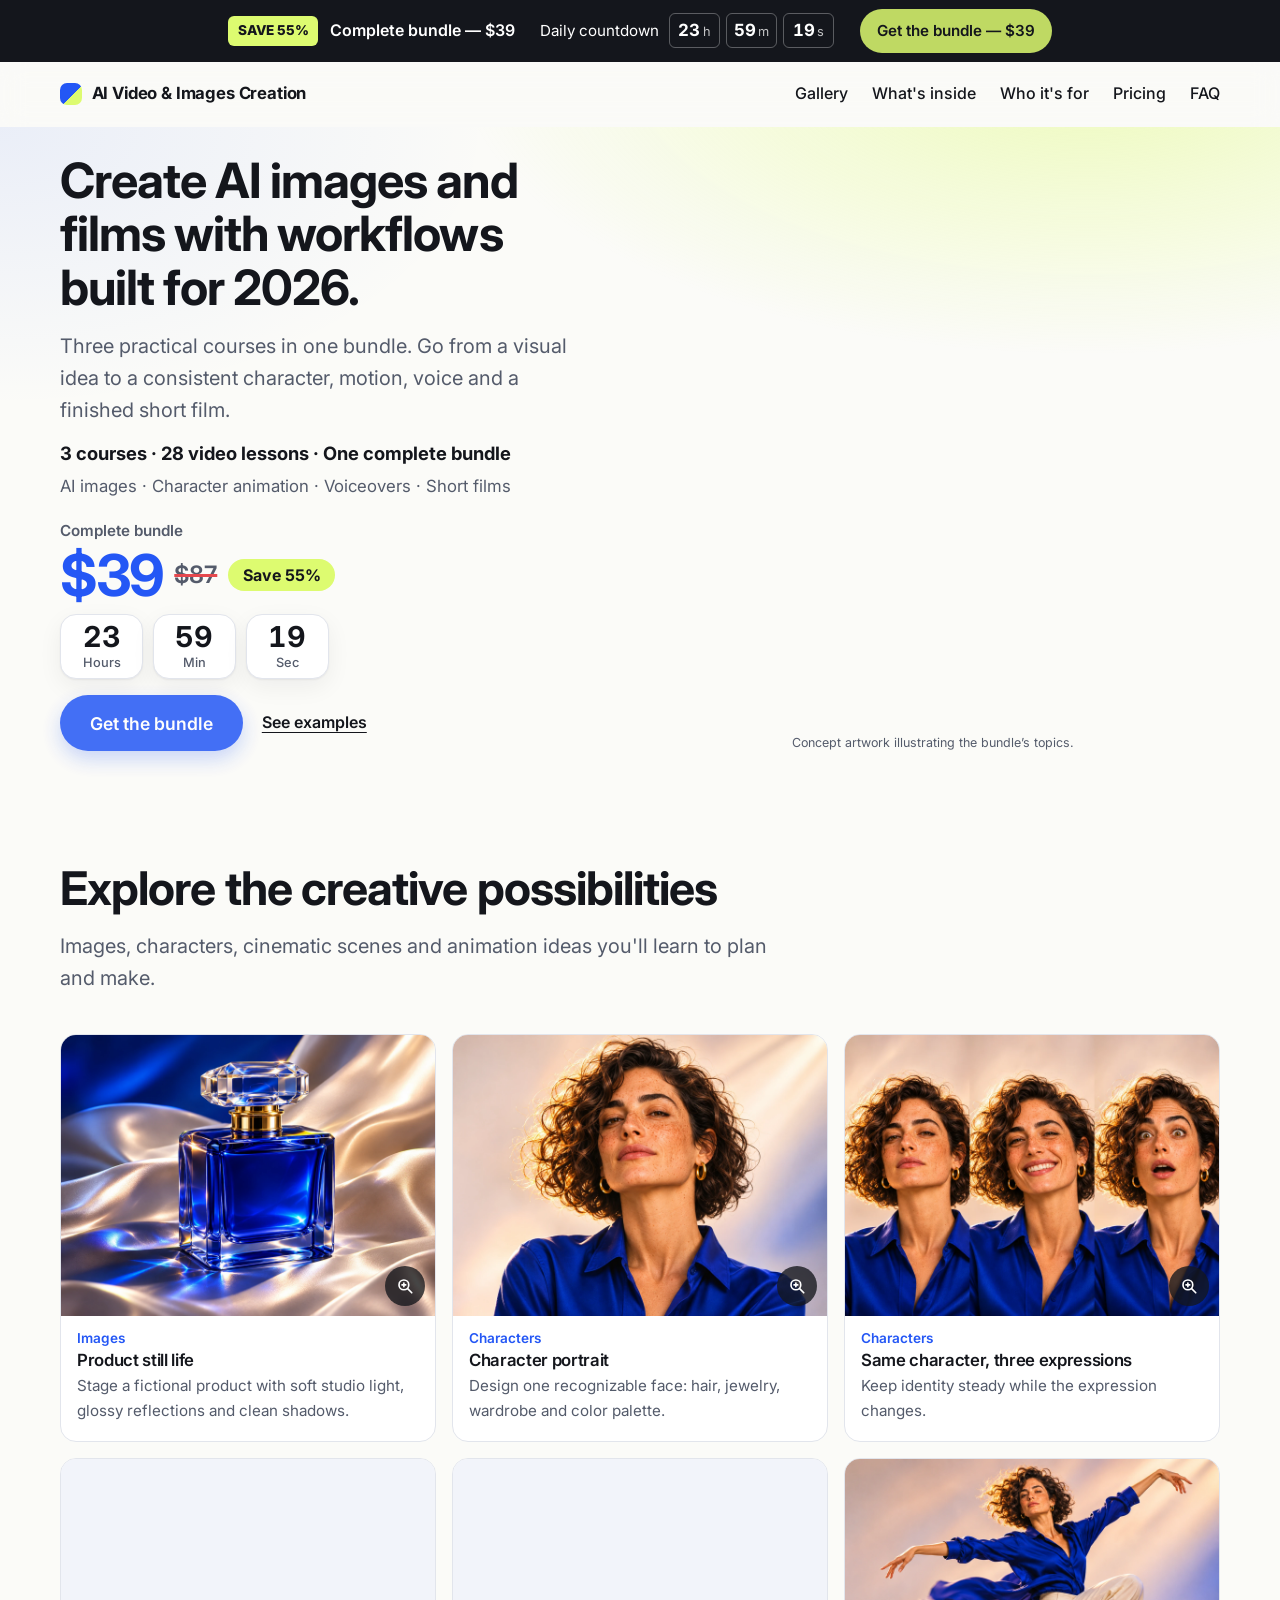
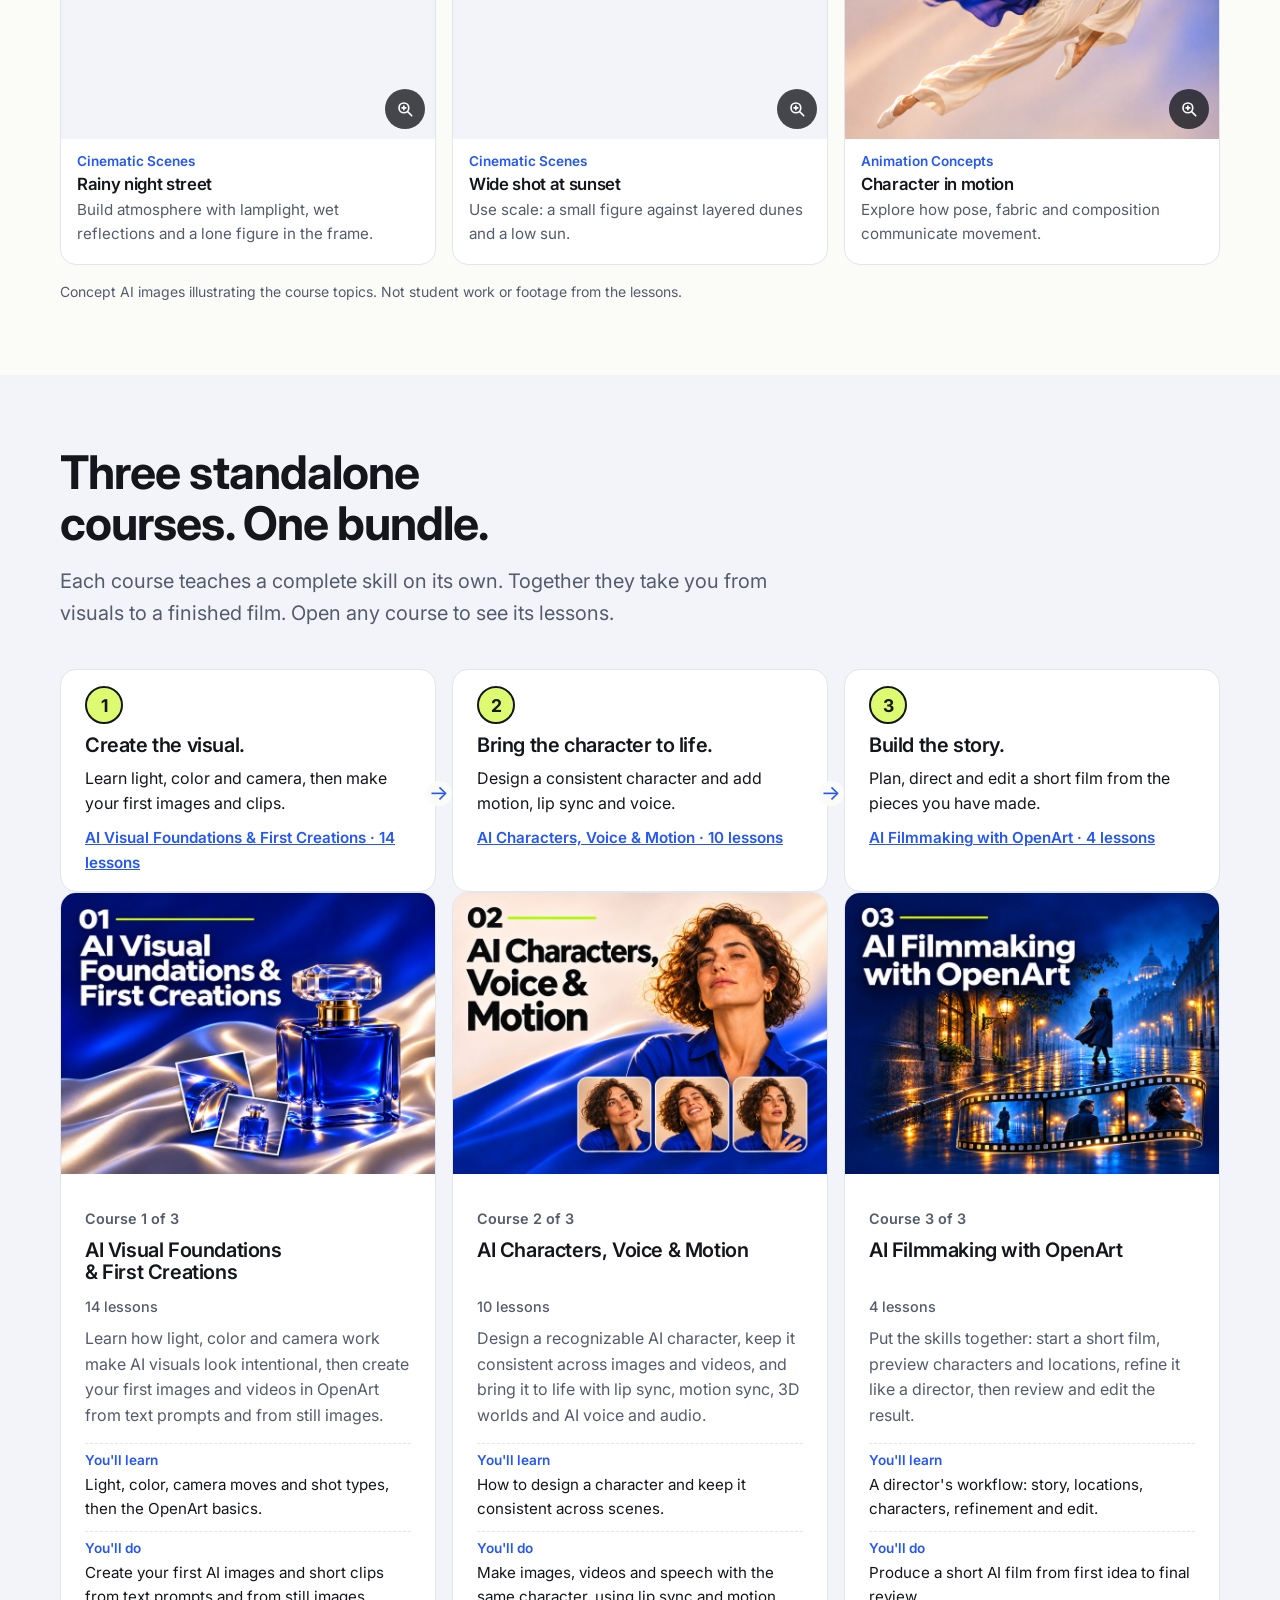
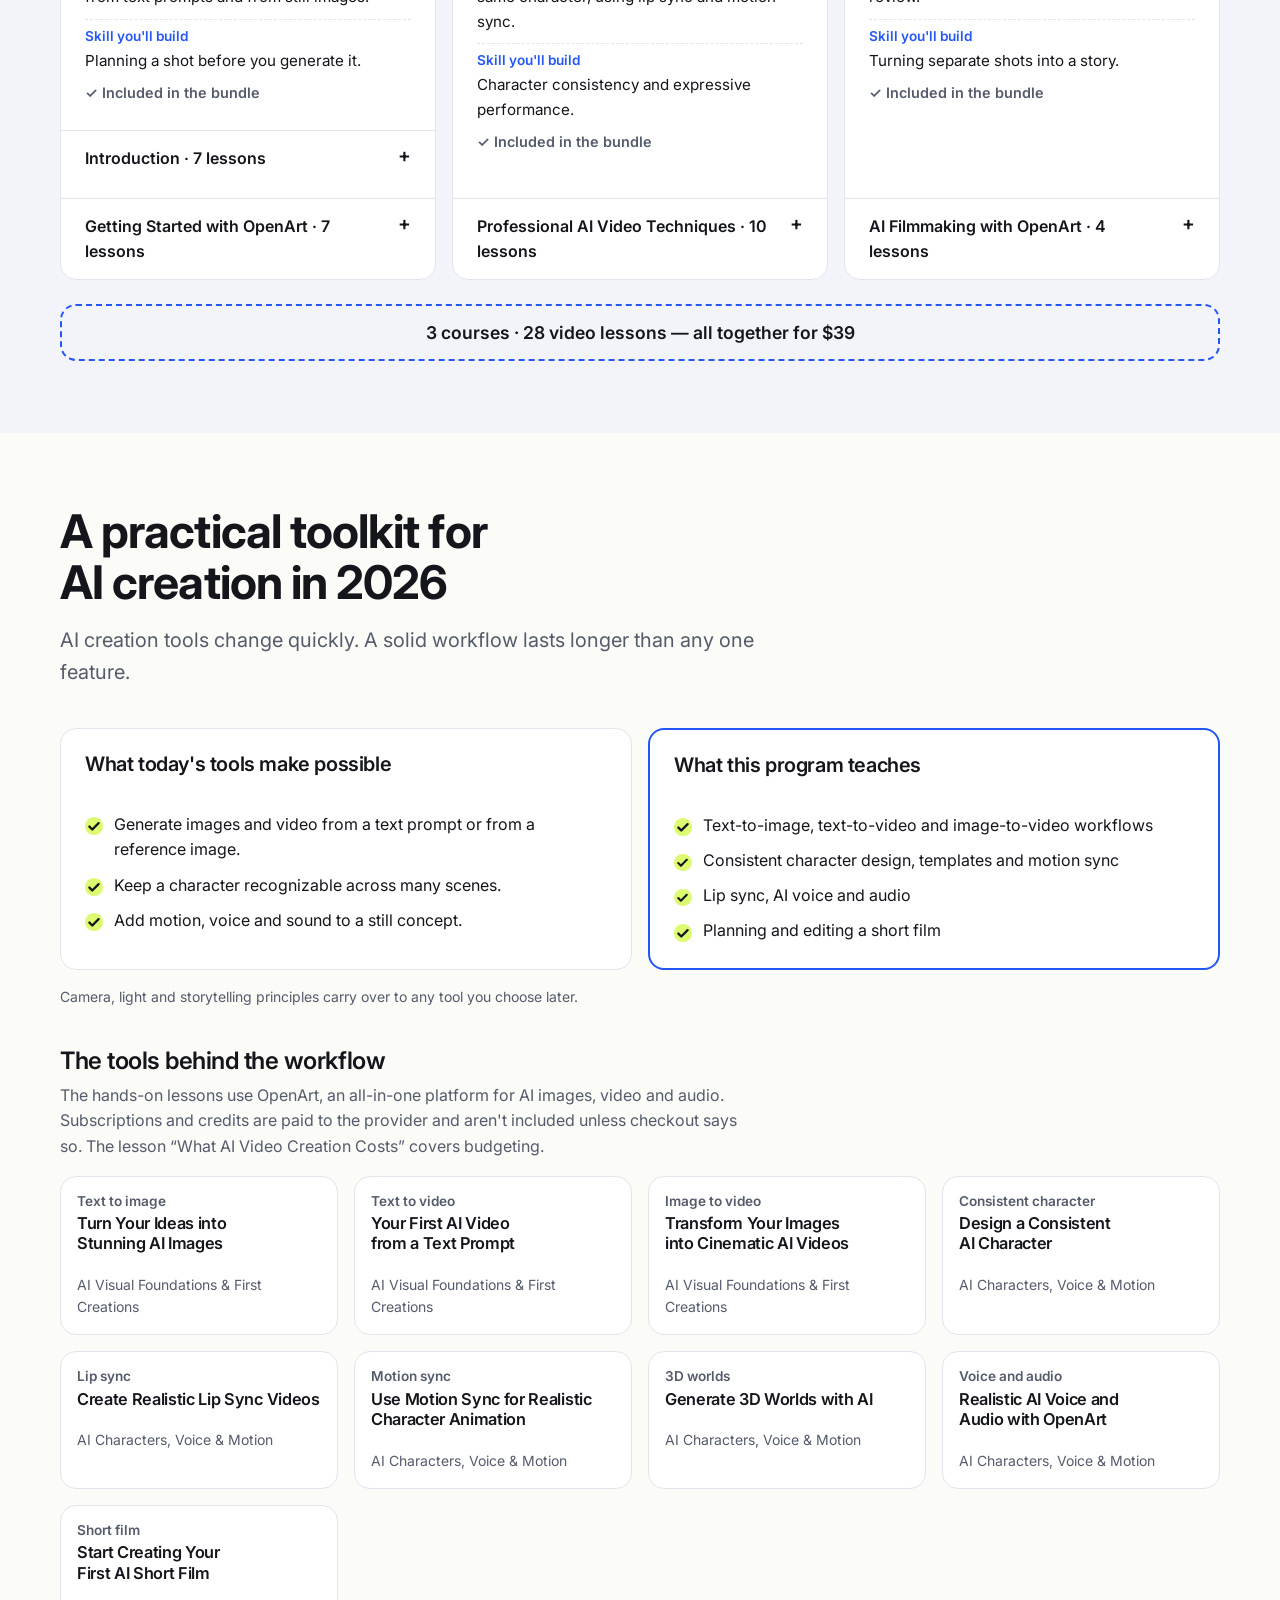
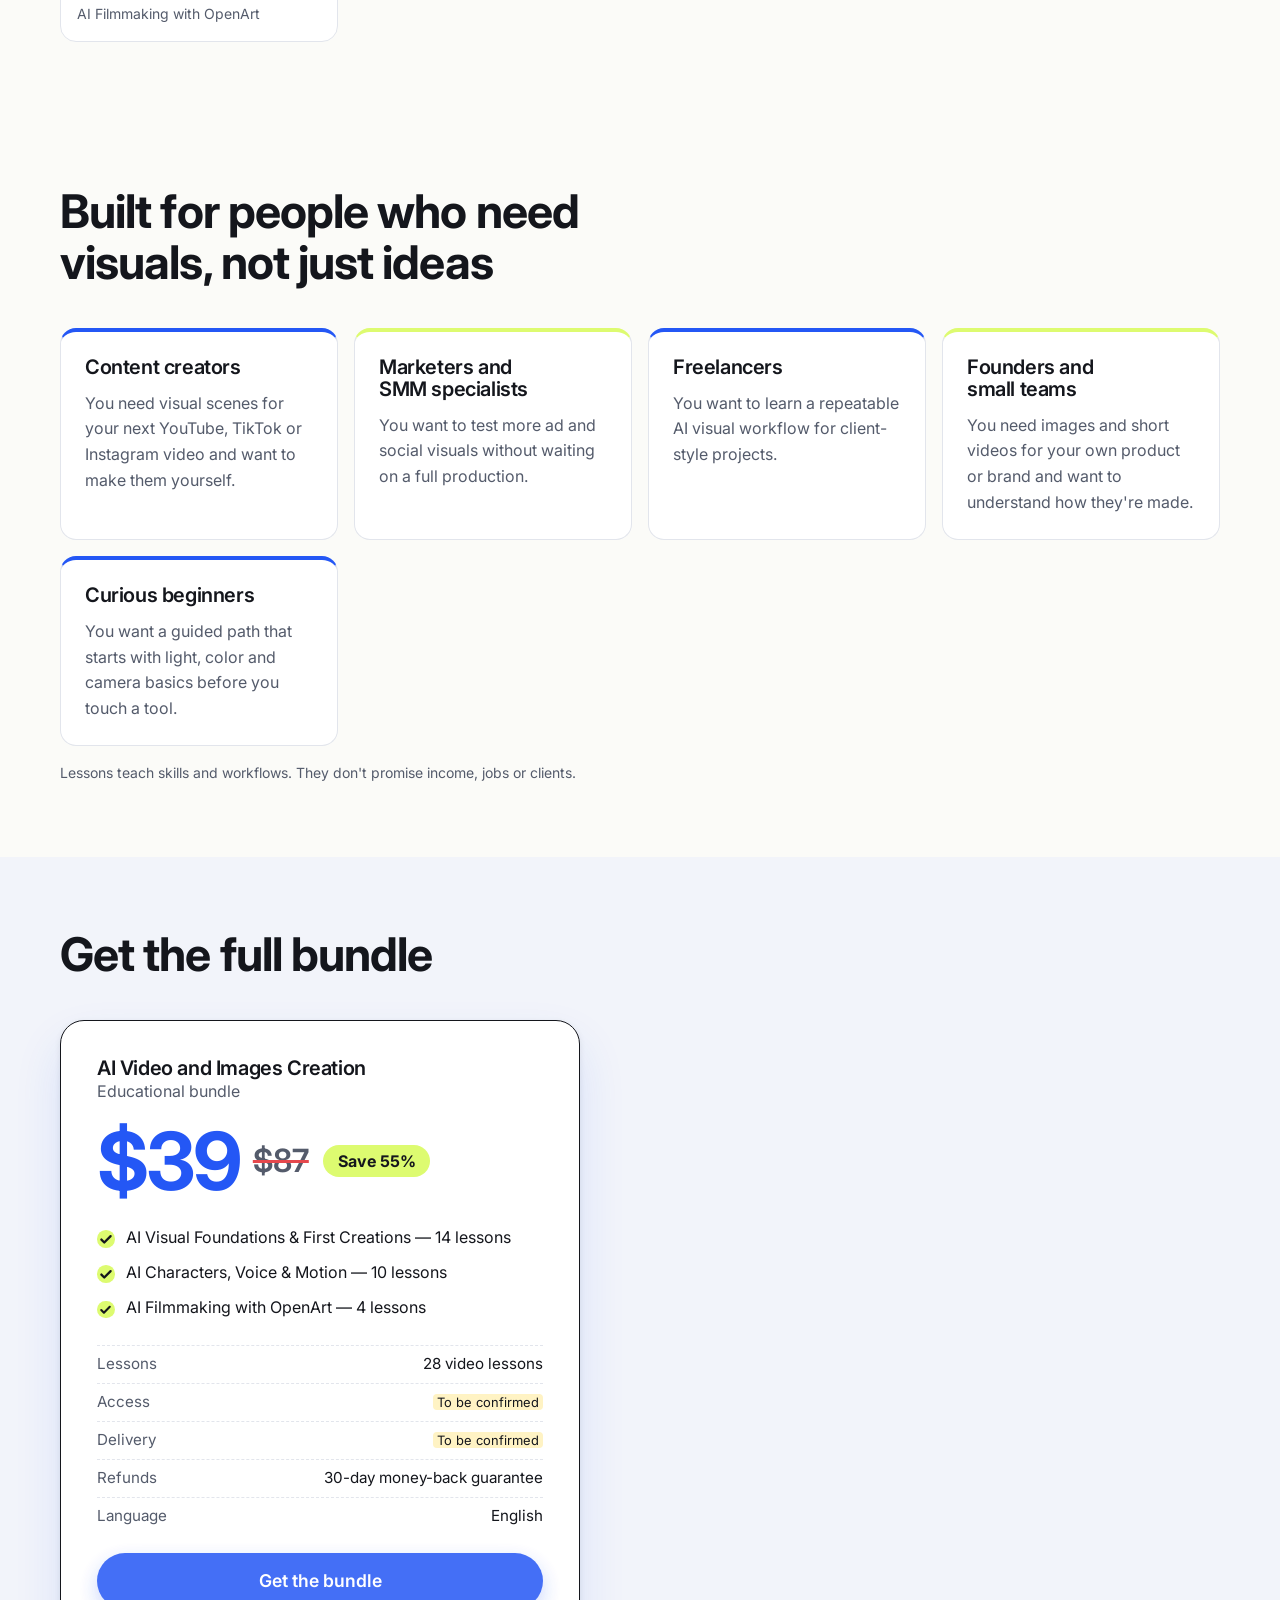
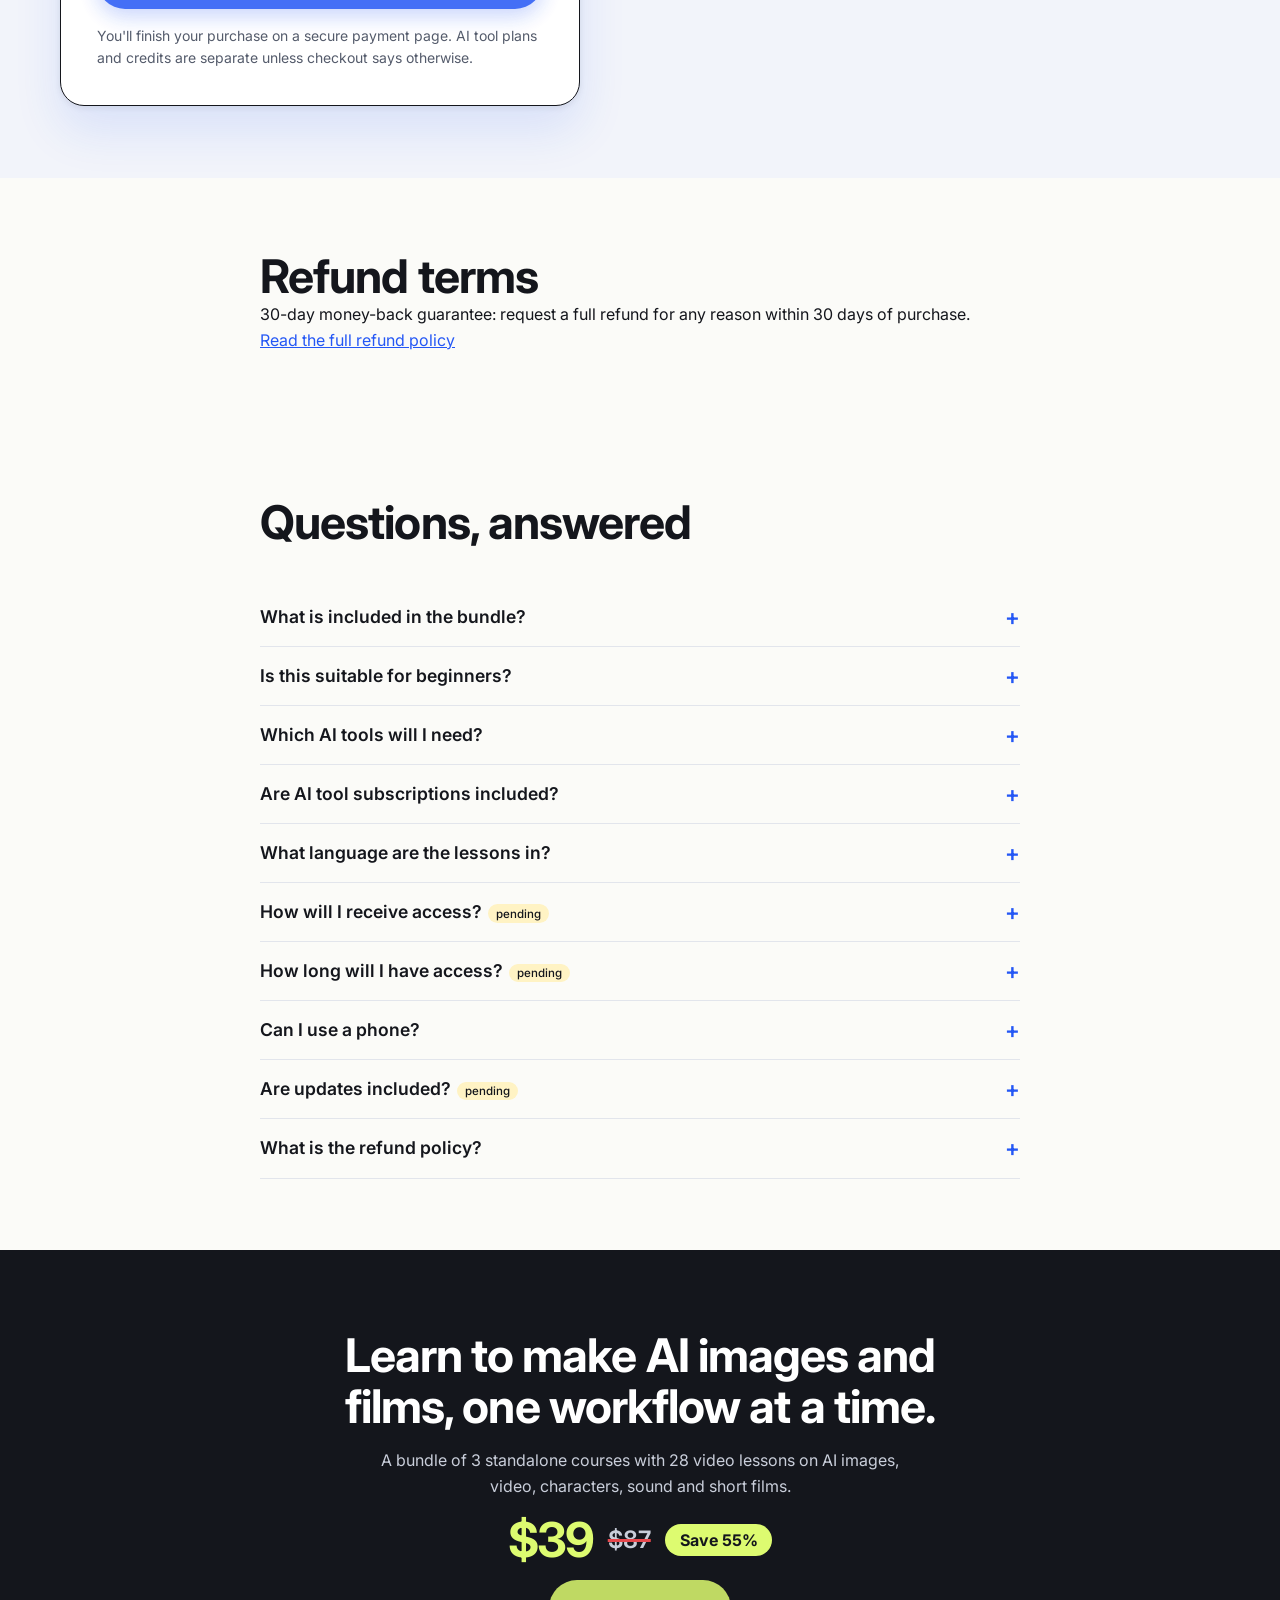
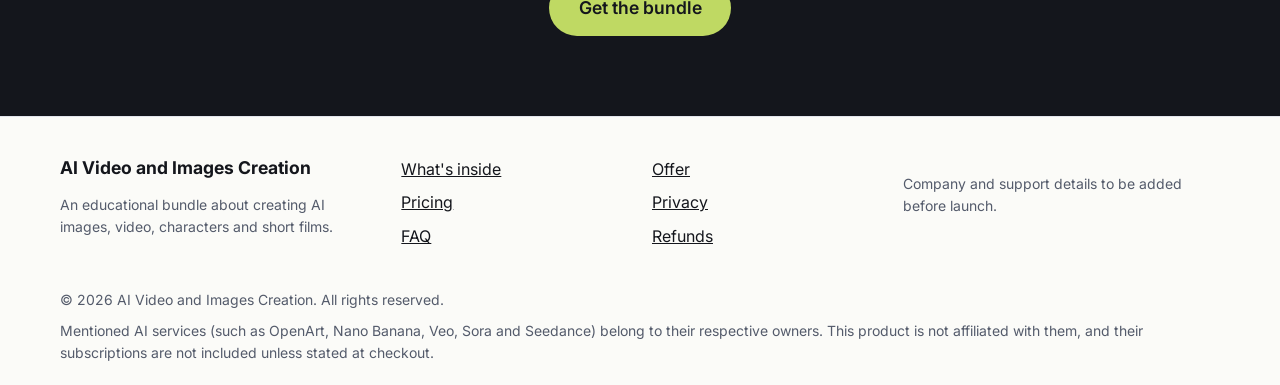
==== commit 05d51ba2: "Replace gallery, course covers and social preview images - Gallery: six WebP concept images in asset" ====
--- a/index.html
+++ b/index.html
@@ -10,10 +10,14 @@
 <meta property="og:type" content="website">
 <meta property="og:title" content="AI Video and Images Creation">
 <meta property="og:description" content="A practical course bundle: AI images, video, characters, voice and short films.">
-<meta property="og:image:alt" content="AI Video and Images Creation course bundle">
-<meta name="twitter:card" content="summary">
+<meta property="og:image" content="https://voluble-biscotti-57f8b9.netlify.app/assets/img/social/ai-creator-bundle-og.jpg">
+<meta property="og:image:width" content="1200">
+<meta property="og:image:height" content="630">
+<meta property="og:image:alt" content="AI Creator Bundle: three courses, one complete bundle">
+<meta name="twitter:card" content="summary_large_image">
 <meta name="twitter:title" content="AI Video and Images Creation">
 <meta name="twitter:description" content="A practical course bundle: AI images, video, characters, voice and short films.">
+<meta name="twitter:image" content="https://voluble-biscotti-57f8b9.netlify.app/assets/img/social/ai-creator-bundle-og.jpg">
 <link rel="preconnect" href="https://fonts.googleapis.com">
 <link rel="preconnect" href="https://fonts.gstatic.com" crossorigin>
 <link rel="stylesheet" href="https://fonts.googleapis.com/css2?family=Inter:wght@400;500;600;700&display=swap">
--- a/styles.css
+++ b/styles.css
@@ -263,7 +263,7 @@
 .task-grid{display:grid;grid-template-columns:repeat(auto-fill,minmax(min(100%,240px),1fr));gap:var(--s2)}
 .task h3{font-size:1.02rem;line-height:1.25}
 .module .media{border-radius:0}
-.module .media img{aspect-ratio:16/9;object-fit:cover}
+.module .media img{display:block;width:100%;height:auto;aspect-ratio:4/3;object-fit:contain}
 .module-top{padding:var(--s3);padding-bottom:var(--s2)}
 .module h3{min-height:2.4em}
 .module-meta{font:500 .9rem var(--font-body);color:var(--muted)!important}
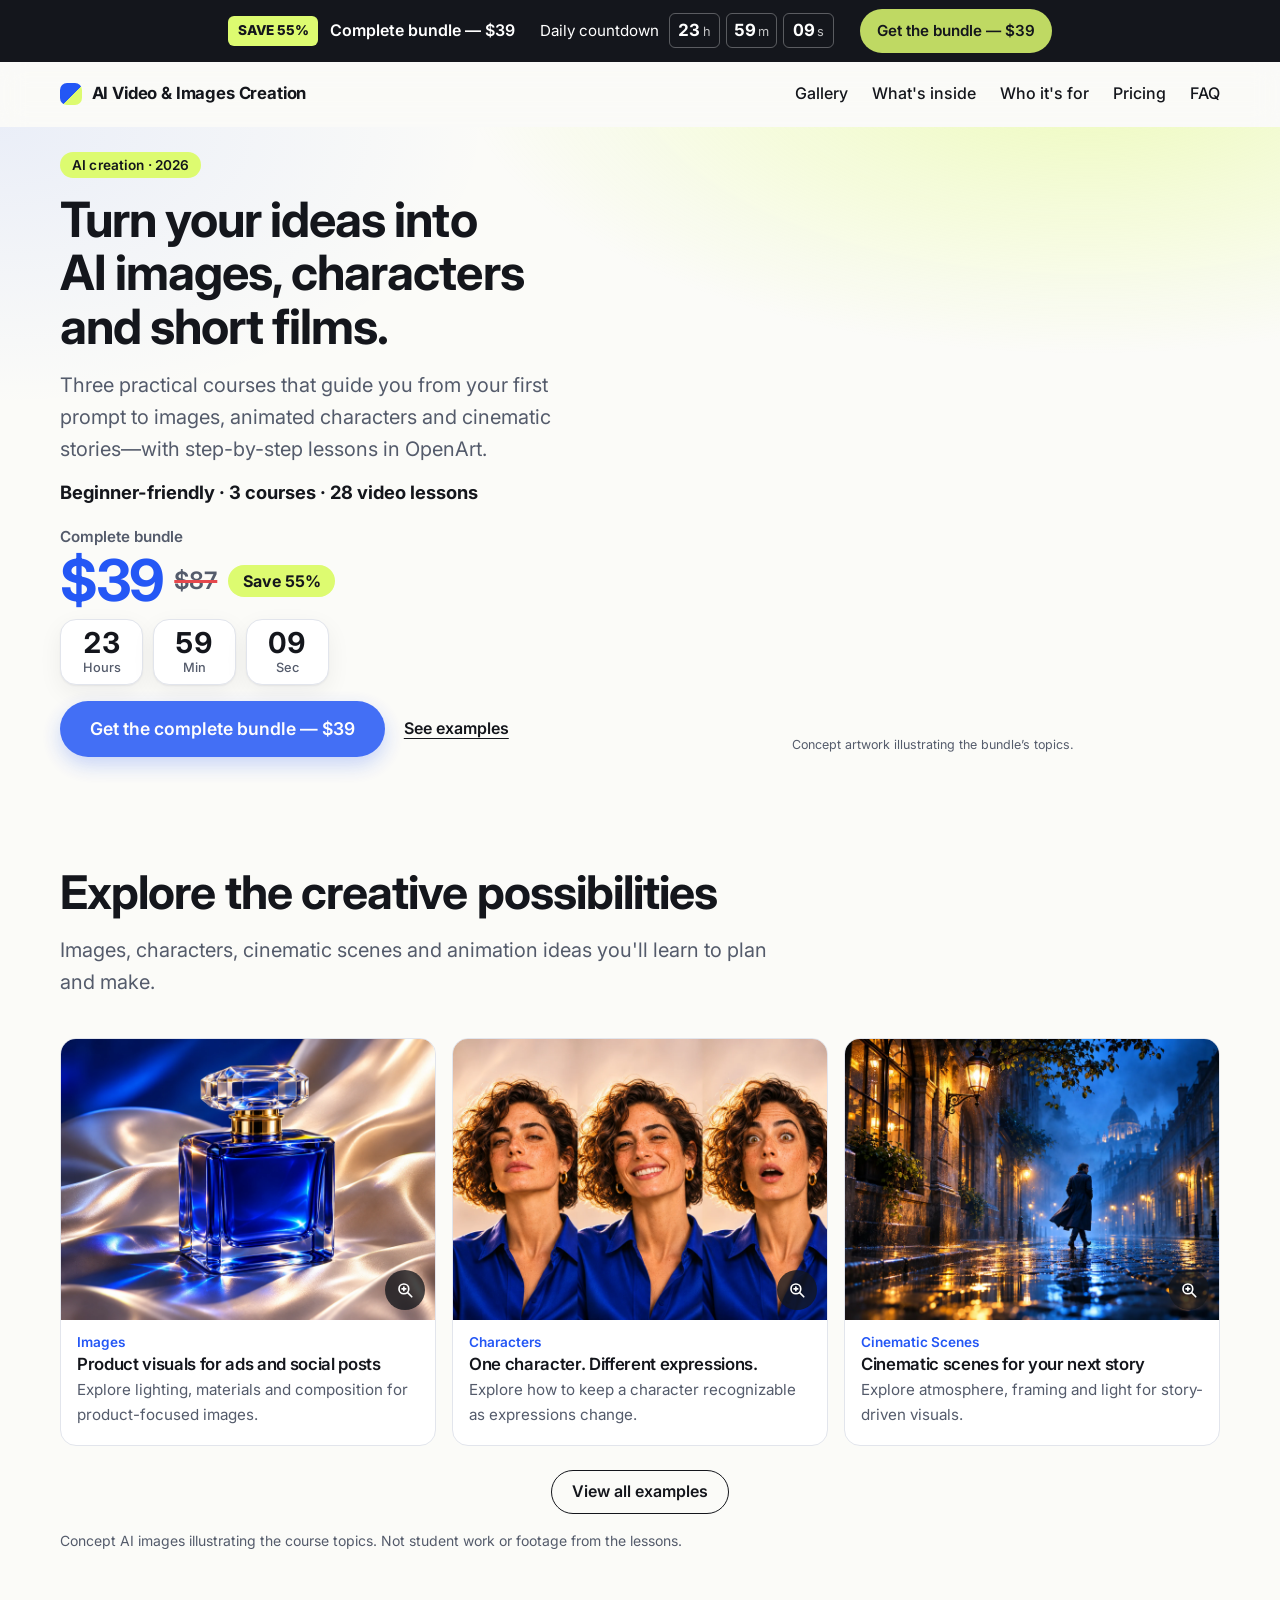
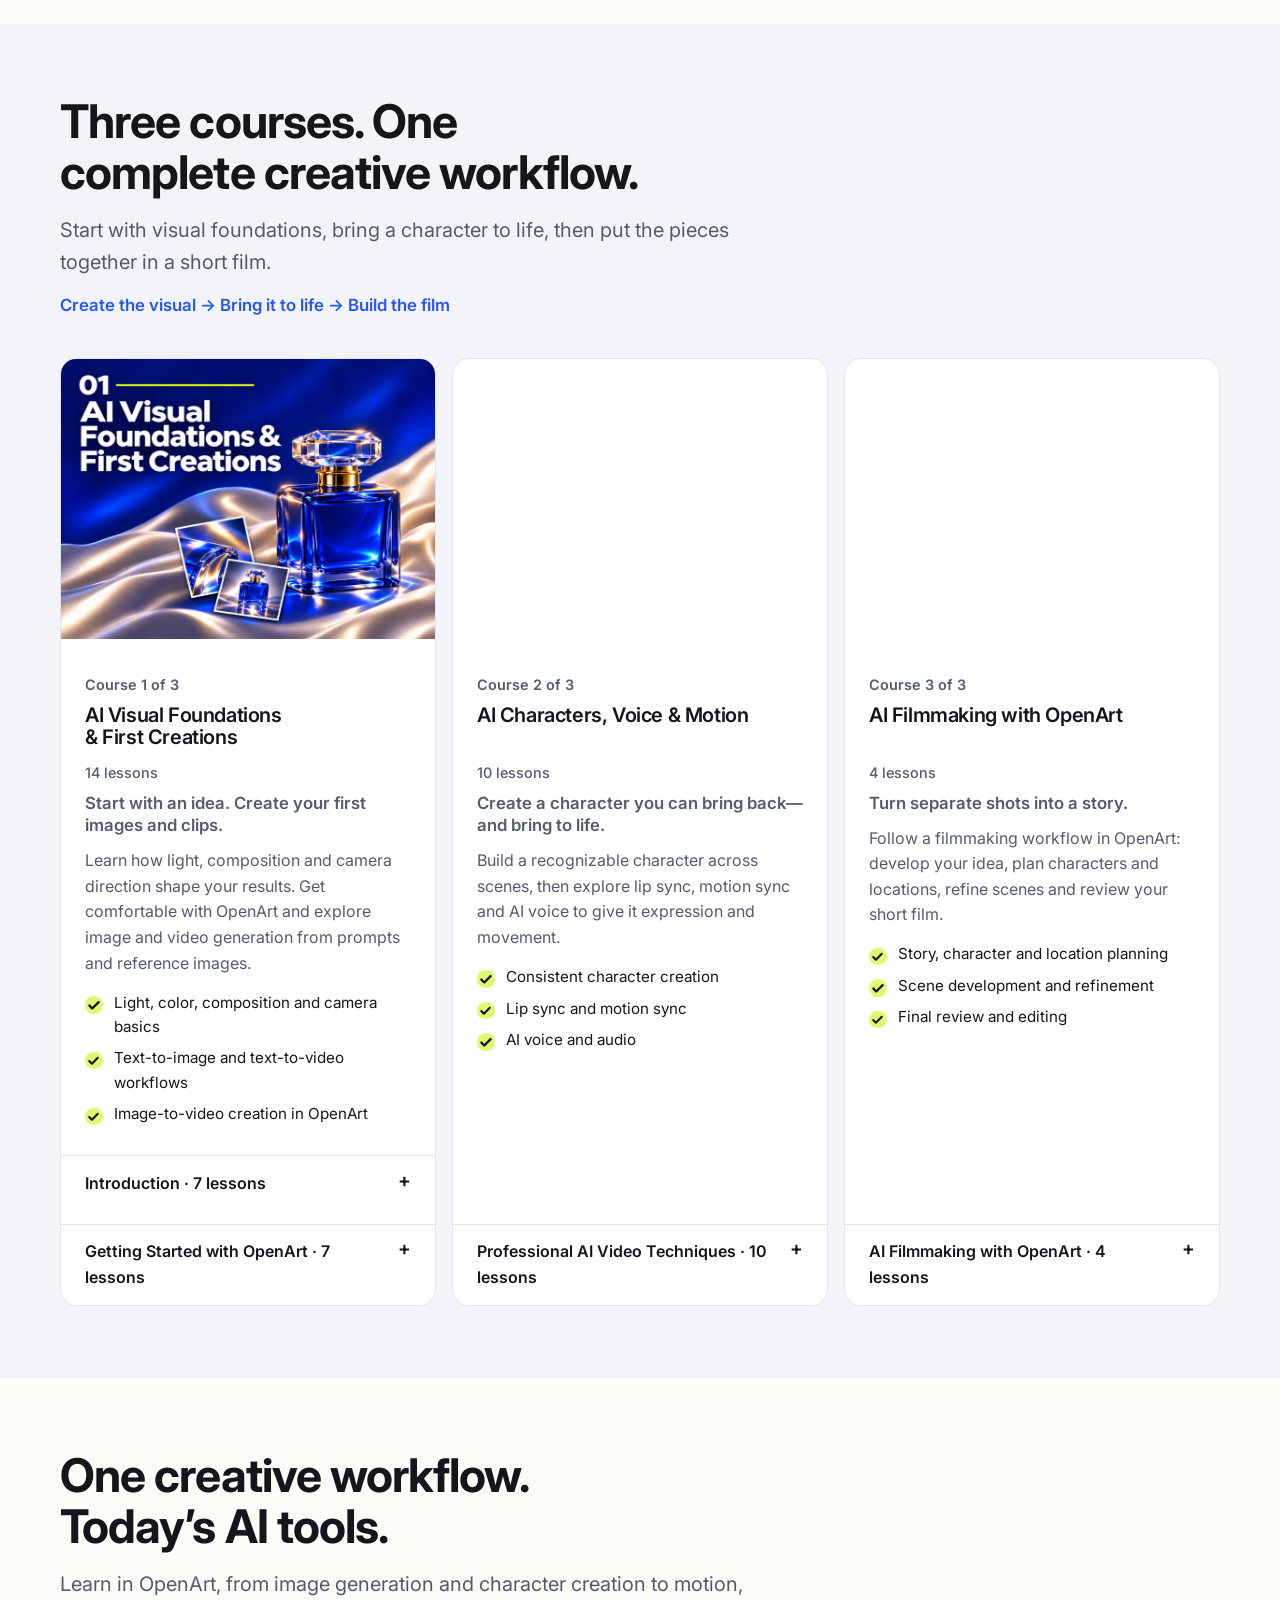
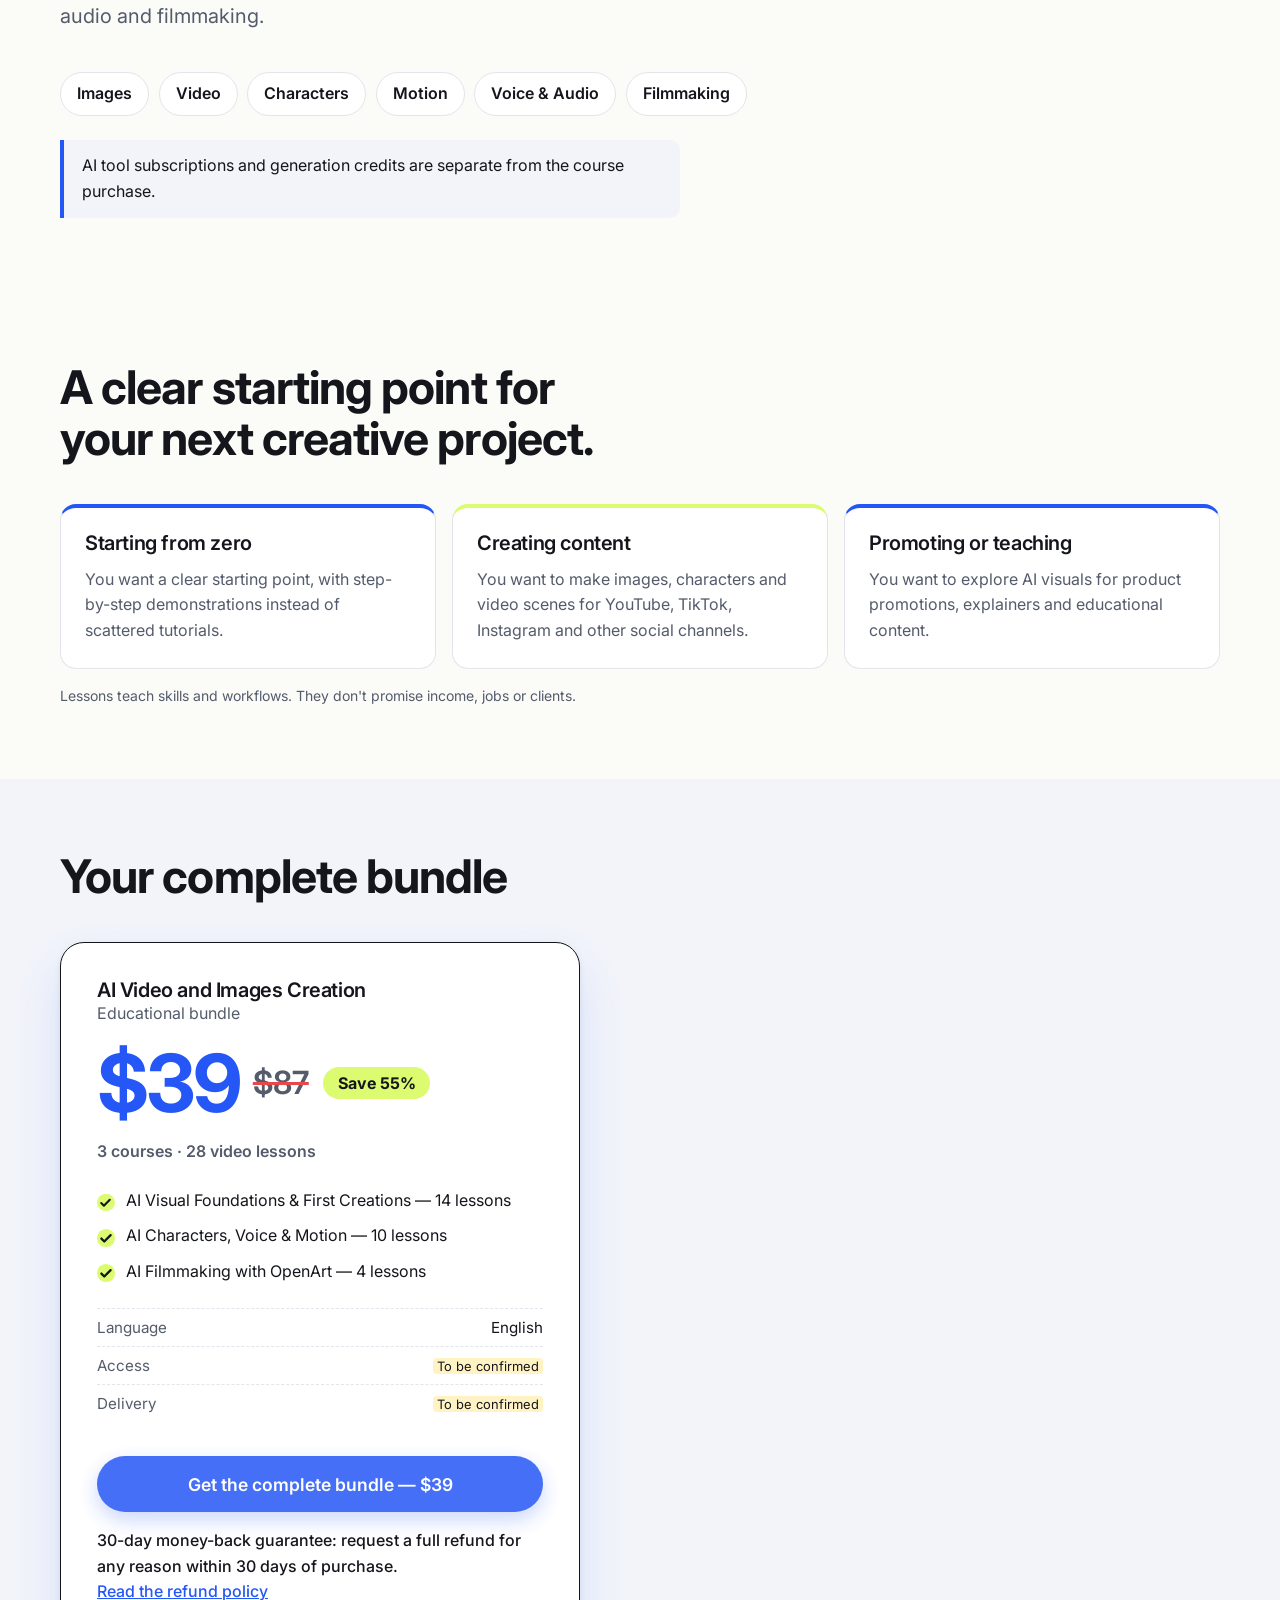
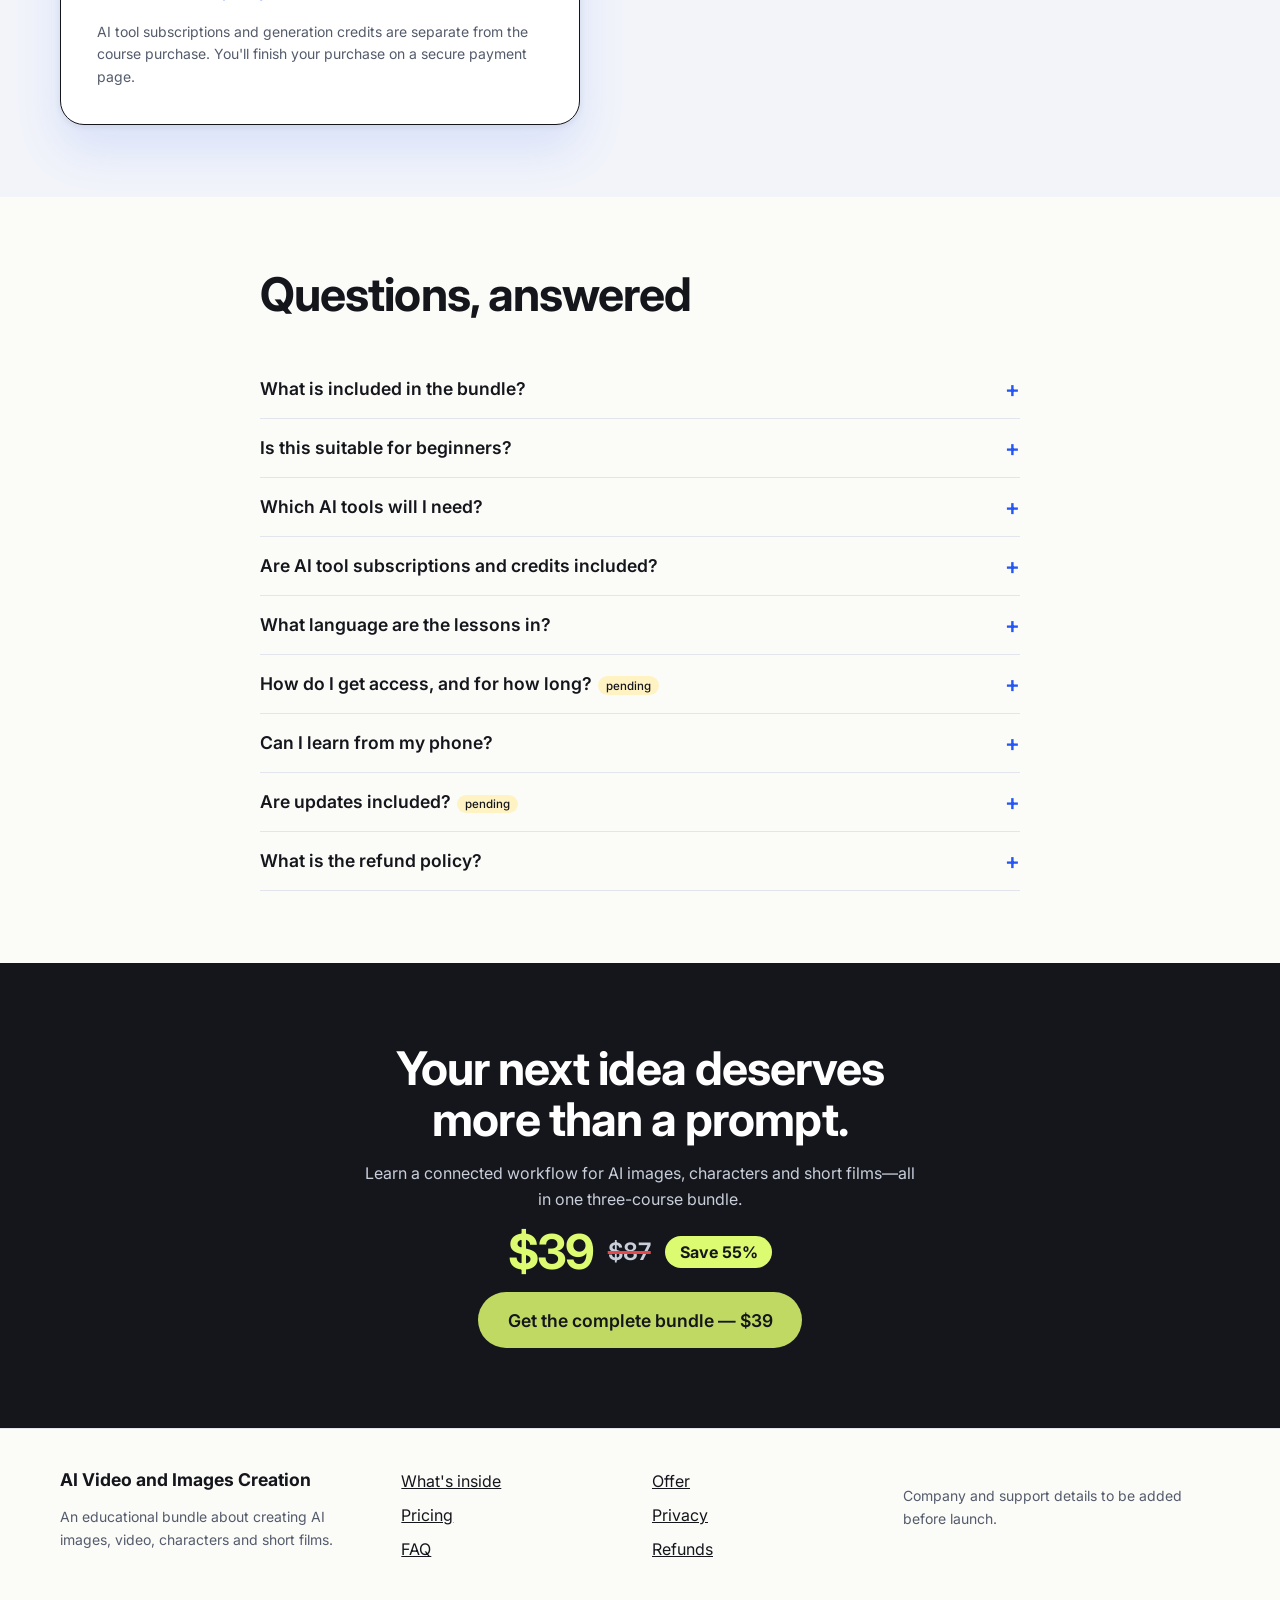
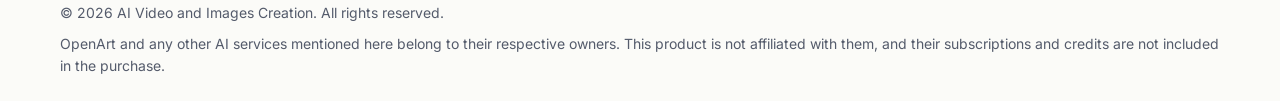
==== commit a607d752: "Content and UX refresh: hero copy, compact gallery, simpler courses, tools, audience, pricing - Hero" ====
--- a/index.html
+++ b/index.html
@@ -4,19 +4,19 @@
 <meta charset="utf-8">
 <meta name="viewport" content="width=device-width, initial-scale=1">
 <title>AI Video and Images Creation — AI Content Creation Course Bundle</title>
-<meta name="description" content="Get 3 practical courses in one bundle: AI images and video, consistent AI characters with voice and motion, and AI filmmaking. 28 lessons.">
+<meta name="description" content="Three practical courses that guide you from your first prompt to images, animated characters and cinematic stories, with step-by-step lessons in OpenArt.">
 <meta name="robots" content="noindex, nofollow">
 <meta name="theme-color" content="#2457F5">
 <meta property="og:type" content="website">
 <meta property="og:title" content="AI Video and Images Creation">
-<meta property="og:description" content="A practical course bundle: AI images, video, characters, voice and short films.">
+<meta property="og:description" content="Three practical courses that guide you from your first prompt to images, animated characters and cinematic stories.">
 <meta property="og:image" content="https://voluble-biscotti-57f8b9.netlify.app/assets/img/social/ai-creator-bundle-og.jpg">
 <meta property="og:image:width" content="1200">
 <meta property="og:image:height" content="630">
 <meta property="og:image:alt" content="AI Creator Bundle: three courses, one complete bundle">
 <meta name="twitter:card" content="summary_large_image">
 <meta name="twitter:title" content="AI Video and Images Creation">
-<meta name="twitter:description" content="A practical course bundle: AI images, video, characters, voice and short films.">
+<meta name="twitter:description" content="Three practical courses that guide you from your first prompt to images, animated characters and cinematic stories.">
 <meta name="twitter:image" content="https://voluble-biscotti-57f8b9.netlify.app/assets/img/social/ai-creator-bundle-og.jpg">
 <link rel="preconnect" href="https://fonts.googleapis.com">
 <link rel="preconnect" href="https://fonts.gstatic.com" crossorigin>
@@ -61,10 +61,10 @@
   <section class="hero" aria-labelledby="hero-title">
     <div class="container hero-grid">
       <div class="hero-copy">
-        <h1 id="hero-title" data-bind="hero.title">Create AI images and films with workflows built for 2026.</h1>
-        <p class="lead" data-bind="hero.text"></p>
-        <p class="hero-facts" id="hero-facts">3 courses · 28 video lessons · One complete bundle</p>
-        <p class="hero-topics" data-bind="hero.topics"></p>
+        <p class="hero-badge" data-bind="hero.badge">AI creation · 2026</p>
+        <h1 id="hero-title" data-bind="hero.title">Turn your ideas into AI images, characters and short films.</h1>
+        <p class="lead" data-bind="hero.text">Three practical courses that guide you from your first prompt to images, animated characters and cinematic stories—with step-by-step lessons in OpenArt.</p>
+        <p class="hero-facts" id="hero-facts">Beginner-friendly · 3 courses · 28 video lessons</p>
         <div class="hero-buy">
           <p class="hero-price" id="hero-price" aria-label="Price" hidden></p>
           <div class="hero-timer" id="hero-timer" hidden>
@@ -75,7 +75,7 @@
             </div>
           </div>
           <div class="cta-row">
-            <a class="btn btn-primary btn-lg" id="hero-cta" href="#pricing" data-pay>Get the bundle</a>
+            <a class="btn btn-primary btn-lg" id="hero-cta" href="#pricing" data-pay data-cta="main">Get the complete bundle</a>
             <a class="text-link" href="#showcase">See examples</a>
           </div>
         </div>
@@ -97,7 +97,9 @@
         <h2 id="show-title">Explore the creative possibilities</h2>
         <p class="lead">Images, characters, cinematic scenes and animation ideas you'll learn to plan and make.</p>
       </div>
-            <ul class="show-grid" id="show-grid"></ul>
+      <ul class="show-grid" id="show-grid"></ul>
+      <noscript><p class="fine">Examples: <a href="assets/img/showcase/showcase-product-still-life.webp">product visuals</a>, <a href="assets/img/showcase/showcase-character-expressions.webp">character expressions</a>, <a href="assets/img/showcase/showcase-rainy-night-street.webp">a rainy night street</a>, <a href="assets/img/showcase/showcase-character-portrait.webp">a character portrait</a>, <a href="assets/img/showcase/showcase-sunset-wide-shot.webp">a sunset wide shot</a>, <a href="assets/img/showcase/showcase-character-motion.webp">a character in motion</a>.</p></noscript>
+      <div class="show-more" id="show-more-wrap" hidden><button type="button" class="btn btn-ghost" id="show-more" aria-expanded="false" aria-controls="show-grid">View all examples</button></div>
       <p class="fine" id="show-origin"></p>
     </div>
   </section>
@@ -106,41 +108,40 @@
   <section class="section section-tint" id="bundle" aria-labelledby="bundle-title">
     <div class="container">
       <div class="section-head">
-        <h2 id="bundle-title">Three standalone courses. One bundle.</h2>
-        <p class="lead">Each course teaches a complete skill on its own. Together they take you from visuals to a finished film. Open any course to see its lessons.</p>
-      </div>
-      <ol class="journey" id="journey-list"></ol>
+        <h2 id="bundle-title" data-bind="bundle.title">Three courses. One complete creative workflow.</h2>
+        <p class="lead" data-bind="bundle.intro">Start with visual foundations, bring a character to life, then put the pieces together in a short film.</p>
+        <p class="flow" data-bind="bundle.flow">Create the visual → Bring it to life → Build the film</p>
+      </div>
       <div class="catalog" id="catalog">
-        <article class="card"><h3>AI Visual Foundations &amp; First Creations</h3><p>Light, color, camera, and your first AI images and videos.</p></article>
-        <article class="card"><h3>AI Characters, Voice &amp; Motion</h3><p>Consistent characters, lip sync, motion sync, voice and audio.</p></article>
-        <article class="card"><h3>AI Filmmaking with OpenArt</h3><p>Build and refine an AI short film.</p></article>
-      </div>
-      <p class="bundle-total" id="bundle-total"></p>
-    </div>
-  </section>
-
-  <!-- 2026 TOOLKIT -->
+        <article class="card"><h3>AI Visual Foundations &amp; First Creations</h3></article>
+        <article class="card"><h3>AI Characters, Voice &amp; Motion</h3></article>
+        <article class="card"><h3>AI Filmmaking with OpenArt</h3></article>
+      </div>
+    </div>
+  </section>
+
+  <!-- REAL LESSON (hidden until a real lesson or demo exists) -->
+  <section class="section" id="real-lesson" aria-labelledby="rl-title" hidden>
+    <div class="container narrow"><div class="section-head"><h2 id="rl-title">See the workflow before you start.</h2><p class="lead" id="rl-desc" hidden></p></div><div id="rl-media"></div></div>
+  </section>
+
+  <!-- TOOLS -->
   <section class="section" id="toolkit" aria-labelledby="tk-title">
     <div class="container">
-      <div class="section-head"><h2 id="tk-title">A practical toolkit for AI creation in 2026</h2><p class="lead" id="tk-intro"></p></div>
-      <div class="two-col" id="tk-cols"></div>
-      <p class="fine" id="tk-foot"></p>
-      <h3 class="sub-title" id="tools-title">The tools behind the workflow</h3>
-      <p class="tools-intro" id="tools-intro"></p>
-      <ul class="task-grid" id="task-grid"></ul>
-    </div>
-  </section>
-
-  <!-- REAL LESSON (hidden until a real preview exists) -->
-  <section class="section" id="real-lesson" aria-labelledby="rl-title" hidden>
-    <div class="container narrow"><div class="section-head"><h2 id="rl-title">Watch a real lesson</h2></div><div id="rl-media"></div></div>
+      <div class="section-head">
+        <h2 id="tk-title" data-bind="tools.title">One creative workflow. Today’s AI tools.</h2>
+        <p class="lead" data-bind="tools.text">Learn in OpenArt, from image generation and character creation to motion, audio and filmmaking.</p>
+      </div>
+      <ul class="dirs" id="tools-dirs"></ul>
+      <p class="note-calm" id="tools-note" data-bind="tools.note">AI tool subscriptions and generation credits are separate from the course purchase.</p>
+    </div>
   </section>
 
   <!-- 05 AUDIENCE -->
   <section class="section" id="audience" aria-labelledby="aud-title">
     <div class="container">
       <div class="section-head">
-        <h2 id="aud-title">Built for people who need visuals, not just ideas</h2>
+        <h2 id="aud-title" data-bind="audience.title">A clear starting point for your next creative project.</h2>
       </div>
       <div class="grid-cards" id="audience-grid"></div>
       <p class="fine">Lessons teach skills and workflows. They don't promise income, jobs or clients.</p>
@@ -163,30 +164,23 @@
     </div>
   </section>
 
-  <!-- 09 PRICING -->
+  <!-- 09 PRICING + GUARANTEE -->
   <section class="section section-tint" id="pricing" aria-labelledby="price-title">
     <div class="container">
       <div class="section-head">
-        <h2 id="price-title">Get the full bundle</h2>
+        <h2 id="price-title">Your complete bundle</h2>
       </div>
       <div class="price-card">
         <h3 data-bind="product.name">AI Video and Images Creation</h3>
         <p class="price-type" data-bind="product.type">Educational bundle</p>
         <p class="price" id="price-line" aria-live="polite">Price to be confirmed</p>
+        <p class="price-sum" id="price-sum"></p>
         <ul class="ticks" id="price-list"></ul>
         <dl class="price-meta" id="price-meta"></dl>
-        <a class="btn btn-primary btn-lg btn-block" id="price-cta" href="#pricing" data-pay>Get the bundle</a>
-        <p class="fine" id="price-note">You'll finish your purchase on a secure payment page. AI tool plans and credits are separate unless checkout says otherwise.</p>
-      </div>
-    </div>
-  </section>
-
-  <!-- 07 GUARANTEE (hidden until confirmed) -->
-  <section class="section" id="guarantee" aria-labelledby="g-title" hidden>
-    <div class="container narrow">
-      <h2 id="g-title">Refund terms</h2>
-      <p id="guarantee-text"></p>
-      <p><a href="legal/refund.html">Read the full refund policy</a></p>
+        <a class="btn btn-primary btn-lg btn-block" id="price-cta" href="#pricing" data-pay data-cta="main">Get the complete bundle</a>
+        <p class="guarantee-line" id="guarantee-line" hidden><span id="guarantee-text"></span> <a href="legal/refund.html">Read the refund policy</a></p>
+        <p class="fine" id="price-note">AI tool subscriptions and generation credits are separate from the course purchase. You'll finish your purchase on a secure payment page.</p>
+      </div>
     </div>
   </section>
 
@@ -201,10 +195,10 @@
   <!-- 11 FINAL CTA -->
   <section class="final" aria-labelledby="final-title">
     <div class="container final-inner">
-      <h2 id="final-title">Learn to make AI images and films, one workflow at a time.</h2>
-      <p>A bundle of 3 standalone courses with 28 video lessons on AI images, video, characters, sound and short films.</p>
+      <h2 id="final-title" data-bind="finalCta.title">Your next idea deserves more than a prompt.</h2>
+      <p data-bind="finalCta.text">Learn a connected workflow for AI images, characters and short films—all in one three-course bundle.</p>
       <p class="final-price hero-price" id="final-price" hidden></p>
-      <a class="btn btn-lime btn-lg" href="#pricing" data-pay>Get the bundle</a>
+      <a class="btn btn-lime btn-lg" href="#pricing" data-pay data-cta="main">Get the complete bundle</a>
     </div>
   </section>
 </main>
@@ -230,7 +224,7 @@
   </div>
   <div class="container footer-bottom fine">
     <p>© <span id="year">2026</span> AI Video and Images Creation. All rights reserved.</p>
-    <p>Mentioned AI services (such as OpenArt, Nano Banana, Veo, Sora and Seedance) belong to their respective owners. This product is not affiliated with them, and their subscriptions are not included unless stated at checkout.</p>
+    <p>OpenArt and any other AI services mentioned here belong to their respective owners. This product is not affiliated with them, and their subscriptions and credits are not included in the purchase.</p>
   </div>
 </footer>
 
@@ -238,7 +232,7 @@
   <figure><img id="lb-img" alt="" width="800" height="600" src="[data-uri]"><figcaption id="lb-cap"></figcaption></figure>
   <div class="lb-ctrl"><button type="button" class="slider-btn" id="lb-prev" aria-label="Previous example">‹</button><button type="button" class="btn btn-ghost btn-sm" id="lb-close">Close</button><button type="button" class="slider-btn" id="lb-next" aria-label="Next example">›</button></div>
 </dialog>
-<div class="sticky-cta" id="sticky-cta" hidden><a class="btn btn-primary btn-block" href="#pricing" data-pay>Get the bundle</a></div>
+<div class="sticky-cta" id="sticky-cta" hidden><a class="btn btn-primary btn-block" href="#pricing" data-pay data-cta="main">Get the complete bundle</a></div>
 <div class="toast" id="toast" role="status" aria-live="polite"></div>
 
 <script src="config.min.js" defer></script>
--- a/styles.css
+++ b/styles.css
@@ -368,3 +368,28 @@
   .hero-buy .hero-timer{margin-top:.5rem}
   .hero-buy .cta-row{margin-top:.75rem}
 }
+
+/* ===== content refresh (v8) ===== */
+.hero-badge{display:inline-block;margin:0 0 .9rem;padding:.3rem .75rem;border-radius:99px;background:var(--lime);color:var(--ink);font:600 .85rem/1.2 var(--font-body);letter-spacing:.01em}
+.flow{margin-top:var(--s2);font:600 1.05rem/1.4 var(--font-head);color:var(--cobalt)}
+.module-outcome{font:600 1.05rem/1.35 var(--font-head);color:var(--ink)}
+.module .points{margin-top:.2rem;gap:.45rem}
+.module .points li{font-size:.95rem}
+.show-more{display:flex;justify-content:center;margin-top:var(--s3)}
+.show-more[hidden]{display:none}
+.show-card[hidden]{display:none}
+.dirs{display:flex;flex-wrap:wrap;gap:.5rem .6rem;margin:0;padding:0;list-style:none}
+.dirs li{padding:.5rem 1rem;border:1.5px solid var(--line);border-radius:99px;background:var(--surface);font-weight:600}
+.note-calm{margin-top:var(--s3);max-width:62ch;padding:.85rem 1.1rem;border-left:4px solid var(--cobalt);background:var(--tint);border-radius:0 var(--r-sm) var(--r-sm) 0;color:var(--ink)}
+.price-sum{margin-top:.25rem;color:var(--muted);font-weight:600}
+.guarantee-line{margin-top:var(--s2);font-weight:500}
+.guarantee-line a{white-space:nowrap}
+.price-card .btn-block{margin-top:var(--s2)}
+#real-lesson .lead{margin-top:.5rem}
+@media (max-width:900px){
+  .hero-copy .hero-badge{order:0;align-self:flex-start}
+}
+.btn{text-wrap:balance}
+@media (max-width:480px){
+  .btn-lg{font-size:1rem;padding-inline:.9rem}
+}
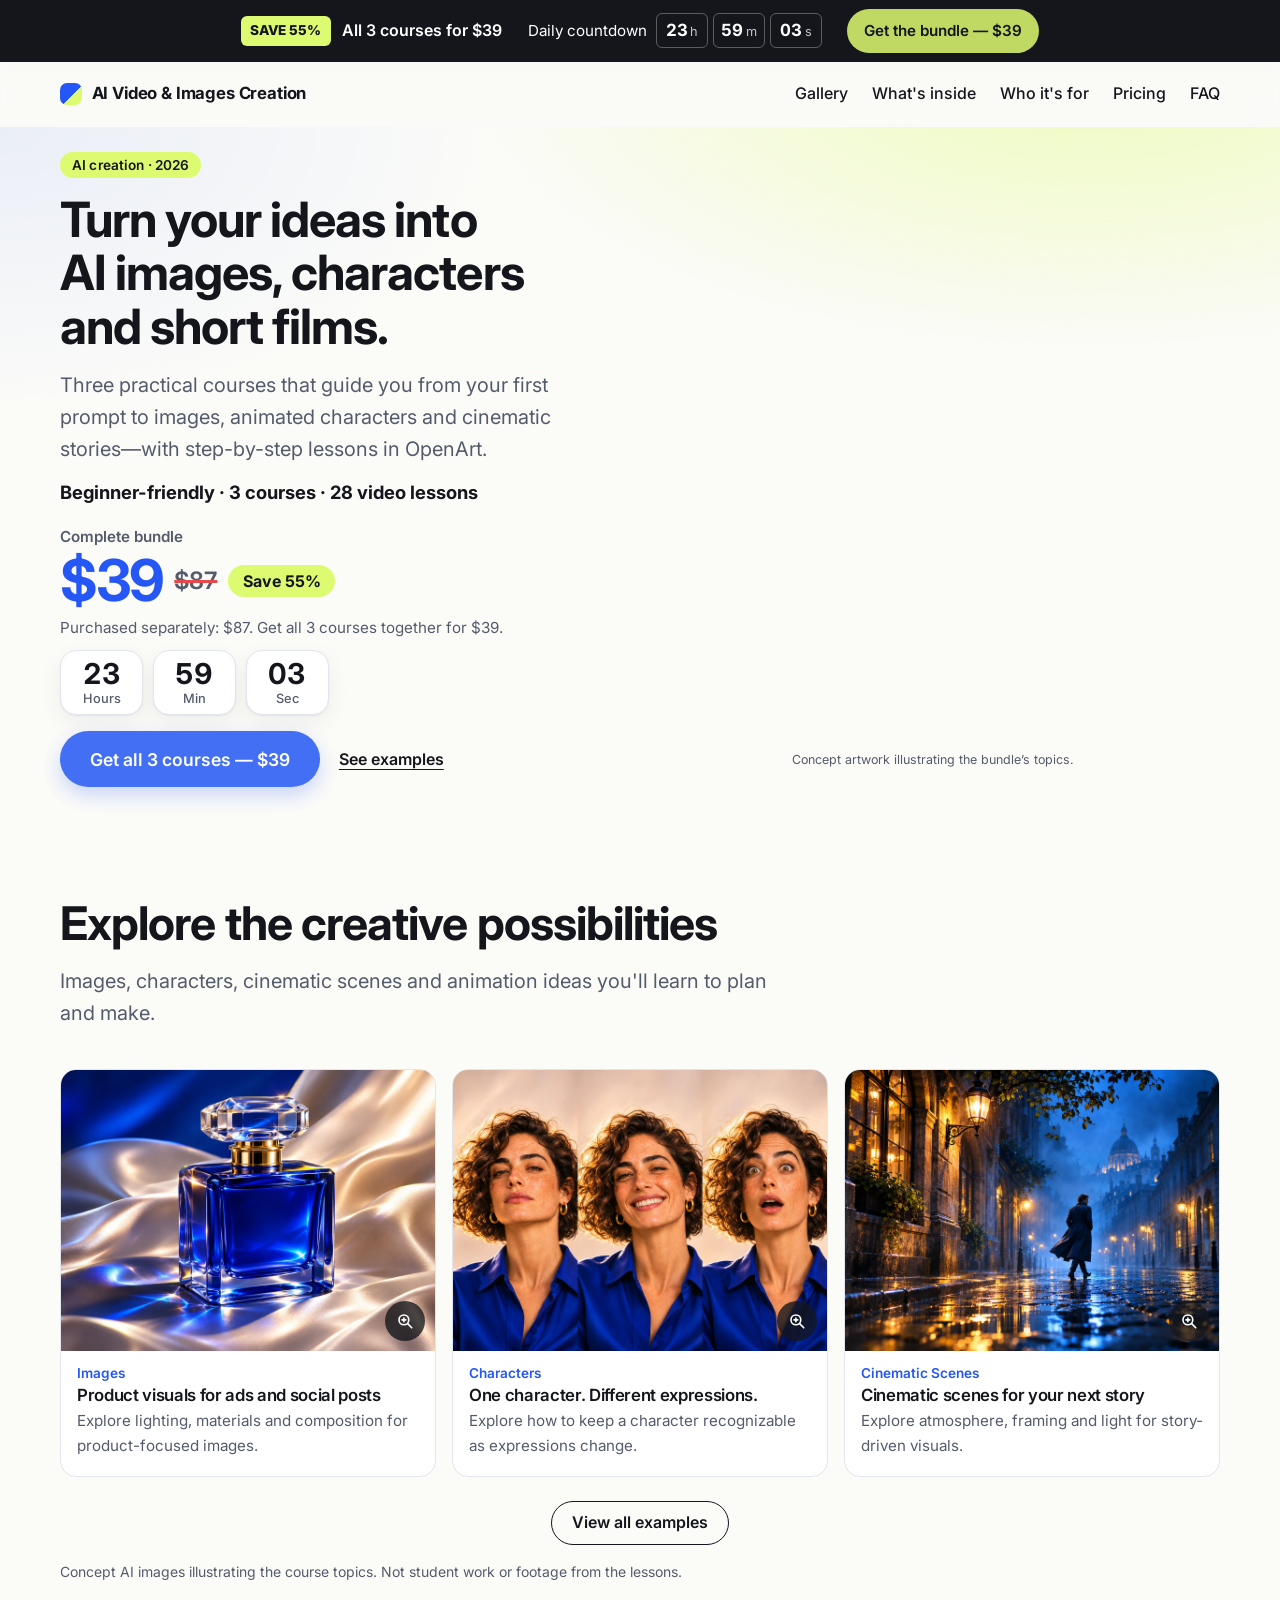
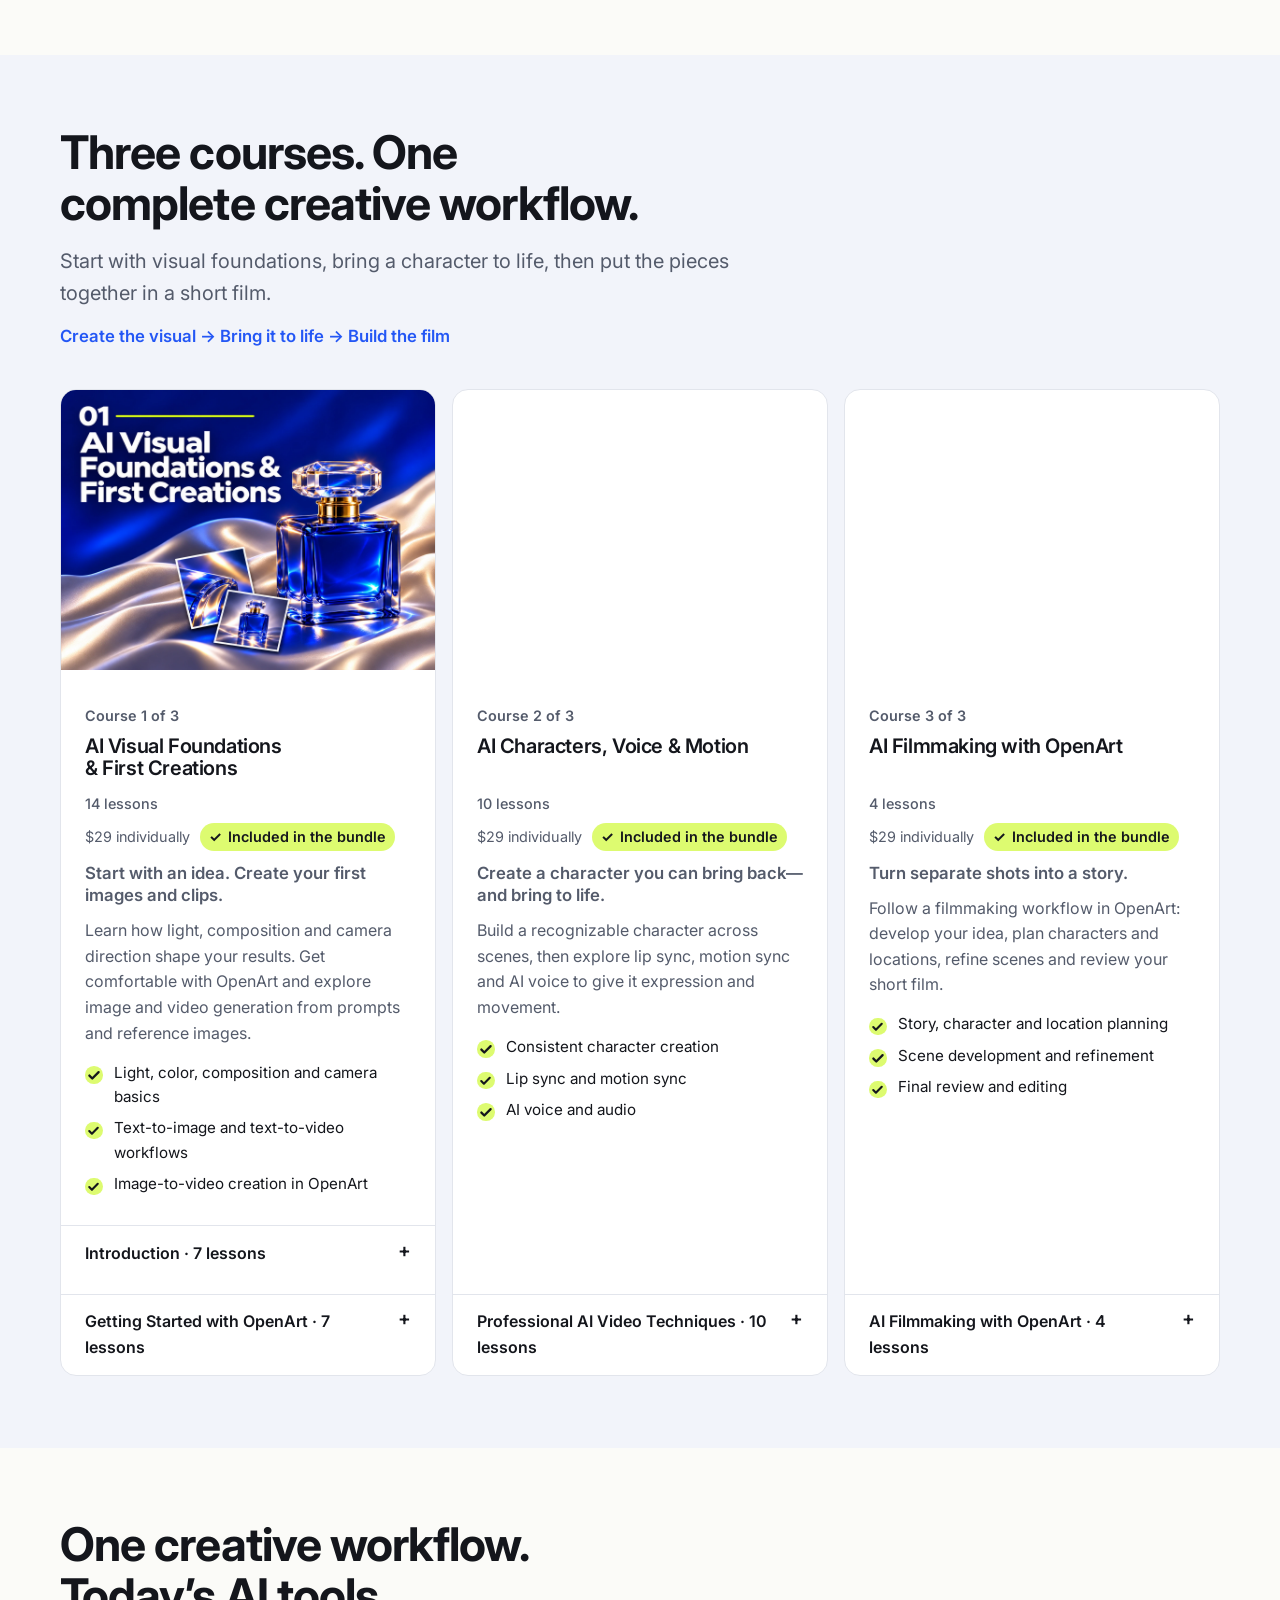
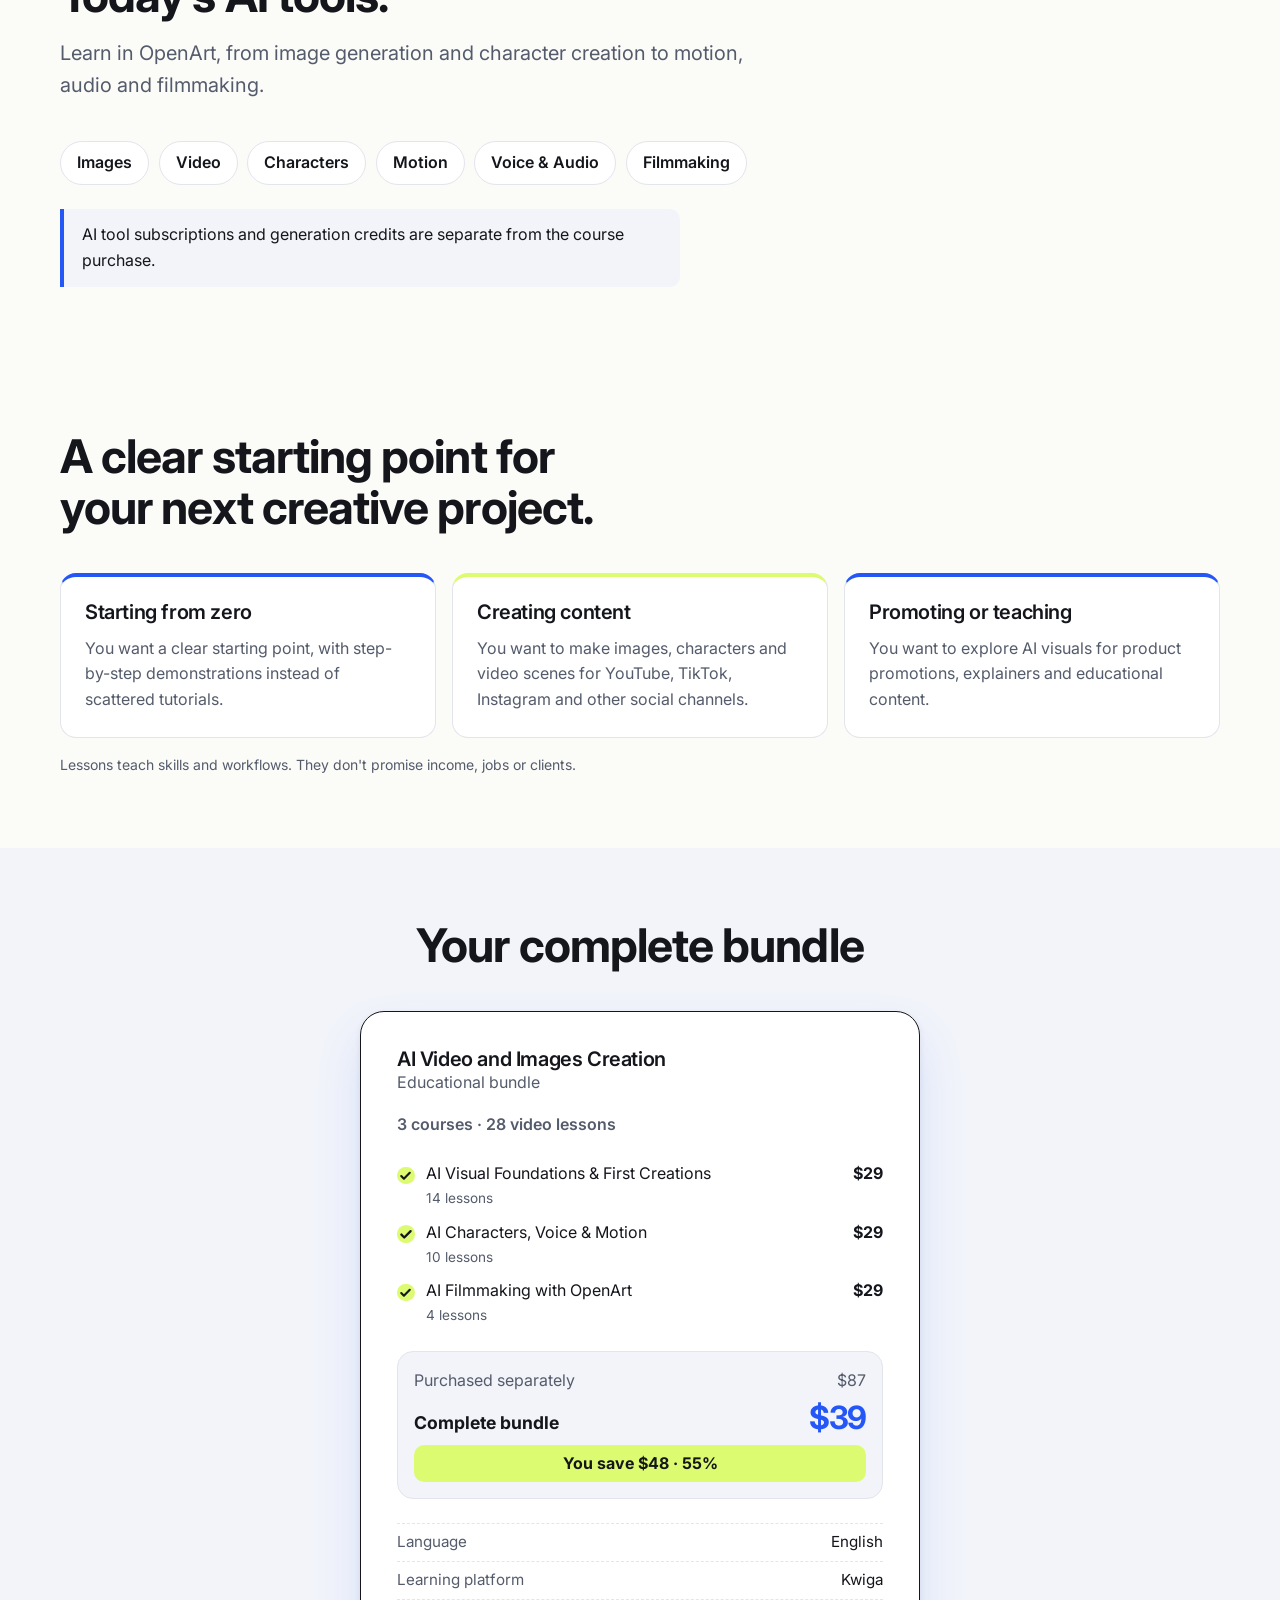
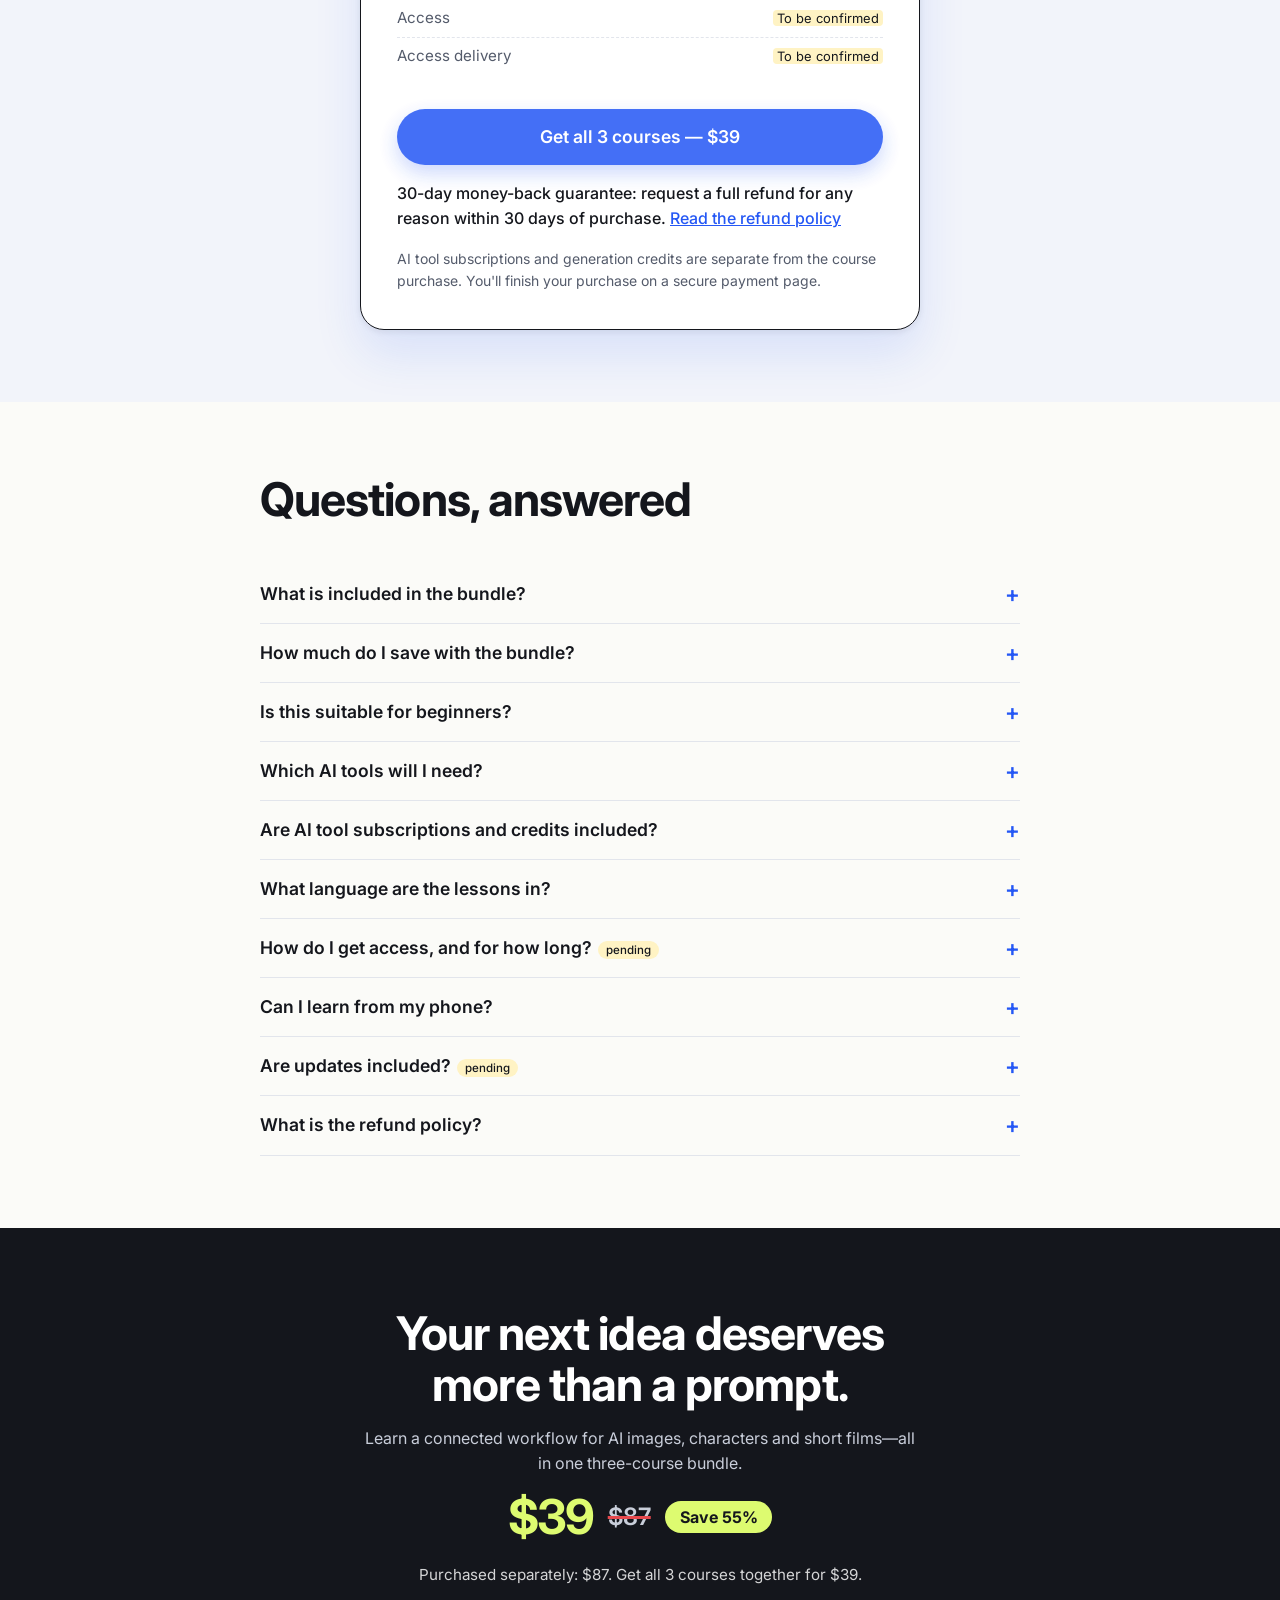
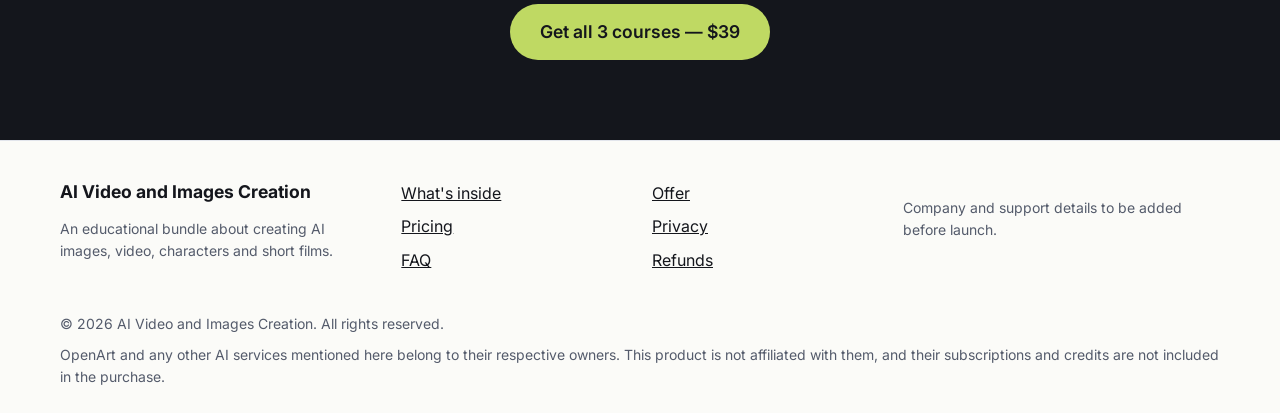
==== commit 6cad9b3b: "Price comparison: per-course prices, computed total and saving, Kwiga platform - config.js: each cou" ====
--- a/index.html
+++ b/index.html
@@ -67,6 +67,7 @@
         <p class="hero-facts" id="hero-facts">Beginner-friendly · 3 courses · 28 video lessons</p>
         <div class="hero-buy">
           <p class="hero-price" id="hero-price" aria-label="Price" hidden></p>
+          <p class="price-compare" id="hero-compare" hidden></p>
           <div class="hero-timer" id="hero-timer" hidden>
             <div class="ht-cells" aria-hidden="true">
               <div class="ht-cell"><b data-h="h">00</b><span>Hours</span></div>
@@ -75,7 +76,7 @@
             </div>
           </div>
           <div class="cta-row">
-            <a class="btn btn-primary btn-lg" id="hero-cta" href="#pricing" data-pay data-cta="main">Get the complete bundle</a>
+            <a class="btn btn-primary btn-lg" id="hero-cta" href="#pricing" data-pay data-cta="main">Get all 3 courses</a>
             <a class="text-link" href="#showcase">See examples</a>
           </div>
         </div>
@@ -173,11 +174,11 @@
       <div class="price-card">
         <h3 data-bind="product.name">AI Video and Images Creation</h3>
         <p class="price-type" data-bind="product.type">Educational bundle</p>
-        <p class="price" id="price-line" aria-live="polite">Price to be confirmed</p>
         <p class="price-sum" id="price-sum"></p>
-        <ul class="ticks" id="price-list"></ul>
+        <ul class="ticks course-prices" id="price-list"></ul>
+        <div class="price-summary" id="price-line">Price to be confirmed</div>
         <dl class="price-meta" id="price-meta"></dl>
-        <a class="btn btn-primary btn-lg btn-block" id="price-cta" href="#pricing" data-pay data-cta="main">Get the complete bundle</a>
+        <a class="btn btn-primary btn-lg btn-block" id="price-cta" href="#pricing" data-pay data-cta="main">Get all 3 courses</a>
         <p class="guarantee-line" id="guarantee-line" hidden><span id="guarantee-text"></span> <a href="legal/refund.html">Read the refund policy</a></p>
         <p class="fine" id="price-note">AI tool subscriptions and generation credits are separate from the course purchase. You'll finish your purchase on a secure payment page.</p>
       </div>
@@ -198,7 +199,8 @@
       <h2 id="final-title" data-bind="finalCta.title">Your next idea deserves more than a prompt.</h2>
       <p data-bind="finalCta.text">Learn a connected workflow for AI images, characters and short films—all in one three-course bundle.</p>
       <p class="final-price hero-price" id="final-price" hidden></p>
-      <a class="btn btn-lime btn-lg" href="#pricing" data-pay data-cta="main">Get the complete bundle</a>
+      <p class="price-compare" id="final-compare" hidden></p>
+      <a class="btn btn-lime btn-lg" href="#pricing" data-pay data-cta="main">Get all 3 courses</a>
     </div>
   </section>
 </main>
@@ -232,7 +234,7 @@
   <figure><img id="lb-img" alt="" width="800" height="600" src="[data-uri]"><figcaption id="lb-cap"></figcaption></figure>
   <div class="lb-ctrl"><button type="button" class="slider-btn" id="lb-prev" aria-label="Previous example">‹</button><button type="button" class="btn btn-ghost btn-sm" id="lb-close">Close</button><button type="button" class="slider-btn" id="lb-next" aria-label="Next example">›</button></div>
 </dialog>
-<div class="sticky-cta" id="sticky-cta" hidden><a class="btn btn-primary btn-block" href="#pricing" data-pay data-cta="main">Get the complete bundle</a></div>
+<div class="sticky-cta" id="sticky-cta" hidden><a class="btn btn-primary btn-block" href="#pricing" data-pay data-cta="main">Get all 3 courses</a></div>
 <div class="toast" id="toast" role="status" aria-live="polite"></div>
 
 <script src="config.min.js" defer></script>
--- a/styles.css
+++ b/styles.css
@@ -393,3 +393,25 @@
 @media (max-width:480px){
   .btn-lg{font-size:1rem;padding-inline:.9rem}
 }
+
+/* ===== price comparison (v9) ===== */
+.price-compare{margin-top:.4rem;color:var(--muted);font-size:.95rem;max-width:52ch;text-wrap:balance}
+.final .price-compare{color:rgba(255,255,255,.82);margin-inline:auto;text-align:center}
+.module-price{display:flex;flex-wrap:wrap;align-items:center;gap:.3rem .6rem;font-size:.9rem}
+.mp-solo{color:var(--muted)}
+.mp-in{display:inline-flex;align-items:center;gap:.35rem;padding:.15rem .6rem;border-radius:99px;background:var(--lime);color:var(--ink);font-weight:600}
+.mp-in::before{content:"\2713";font-weight:700}
+.course-prices li{display:flex;justify-content:space-between;align-items:baseline;gap:1rem}
+.course-prices .cp-title{display:flex;flex-direction:column;gap:.1rem;min-width:0}
+.course-prices .cp-title small{color:var(--muted);font-size:.85rem}
+.course-prices .cp-price{font-weight:700;white-space:nowrap}
+.price-summary{margin-top:var(--s3);padding:var(--s2);border:1.5px solid var(--line);border-radius:var(--r-md);background:var(--tint);display:grid;gap:.5rem}
+.price-summary .sum-row{display:flex;justify-content:space-between;align-items:baseline;gap:1rem}
+.price-summary .sum-sep{color:var(--muted)}
+.price-summary .sum-bundle{font-weight:700;font-size:1.1rem}
+.price-summary .sum-bundle .price-now{font:700 2rem/1 var(--font-head);color:var(--cobalt)}
+.price-summary .sum-save{margin:0;padding:.35rem .7rem;border-radius:var(--r-sm);background:var(--lime);color:var(--ink);font-weight:700;text-align:center}
+@media (min-width:601px){
+  #pricing .section-head{margin-inline:auto;text-align:center}
+  #pricing .price-card{margin-inline:auto;max-width:560px}
+}
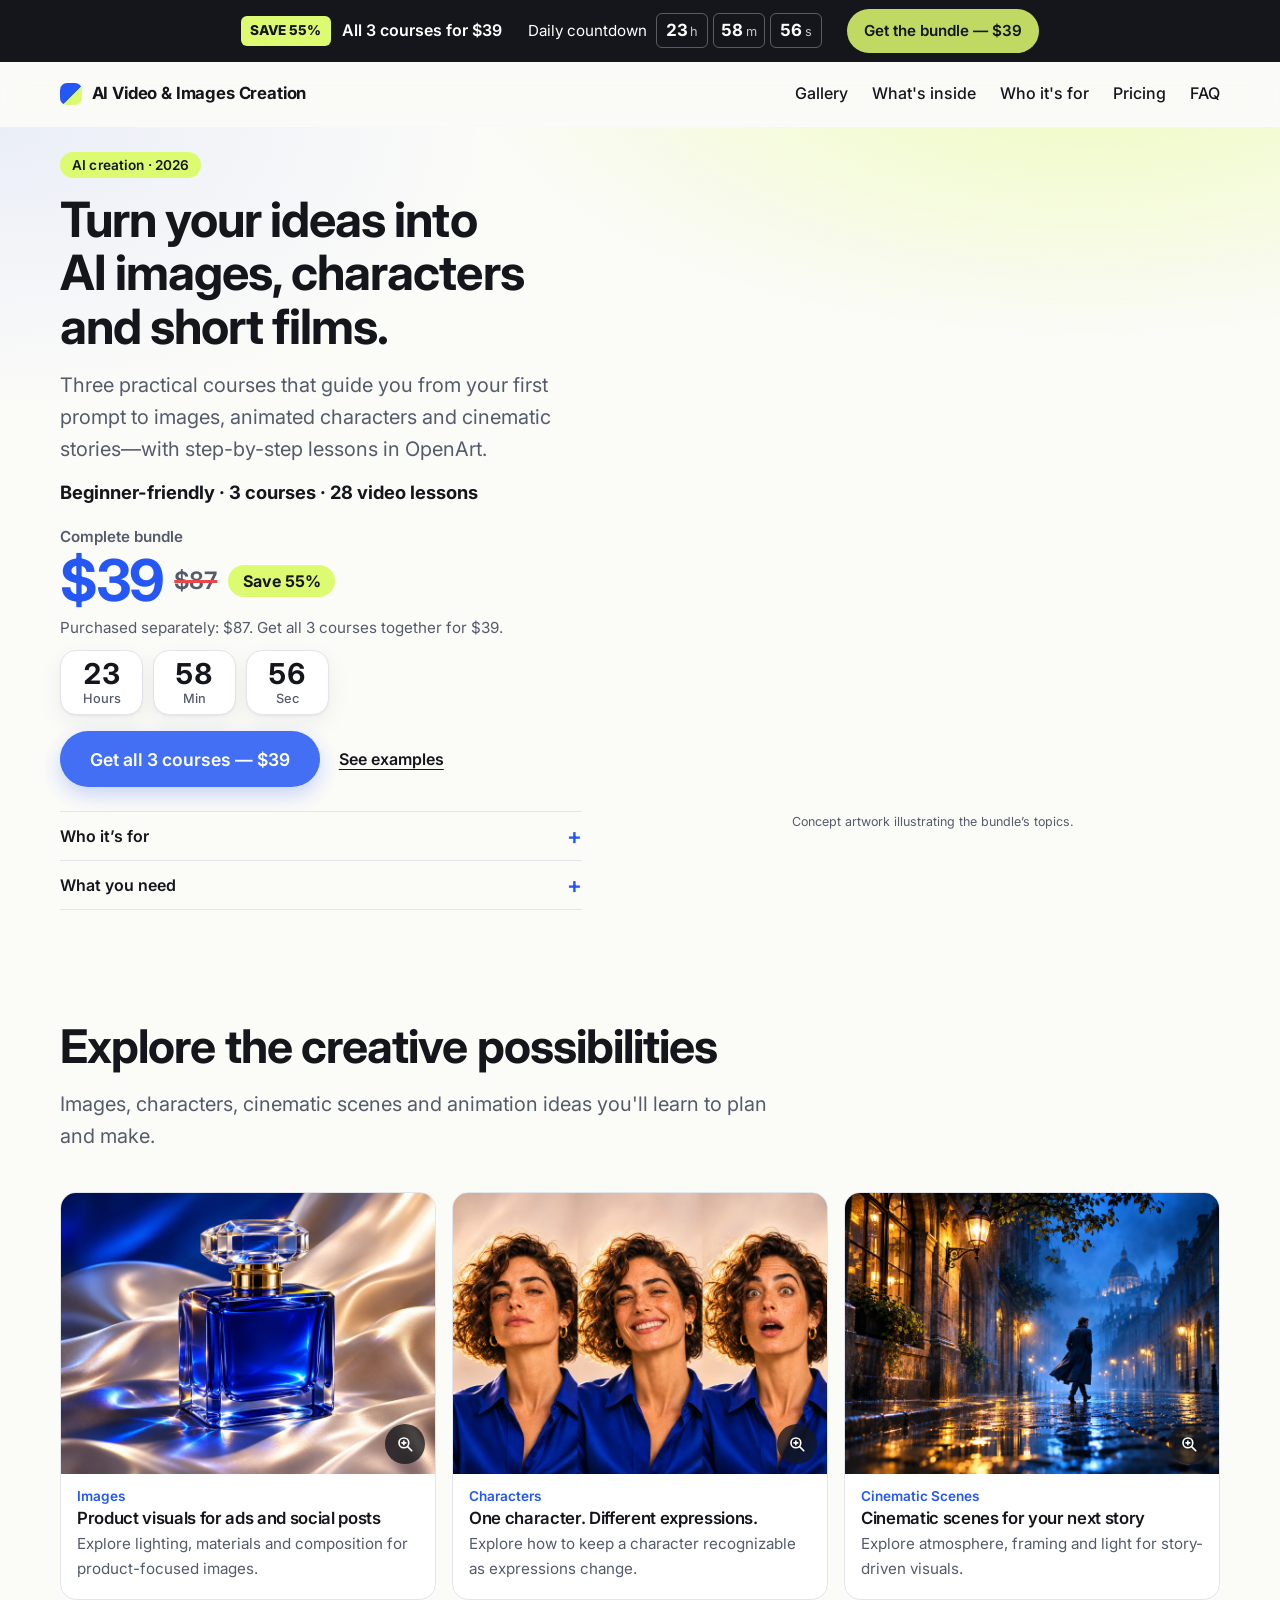
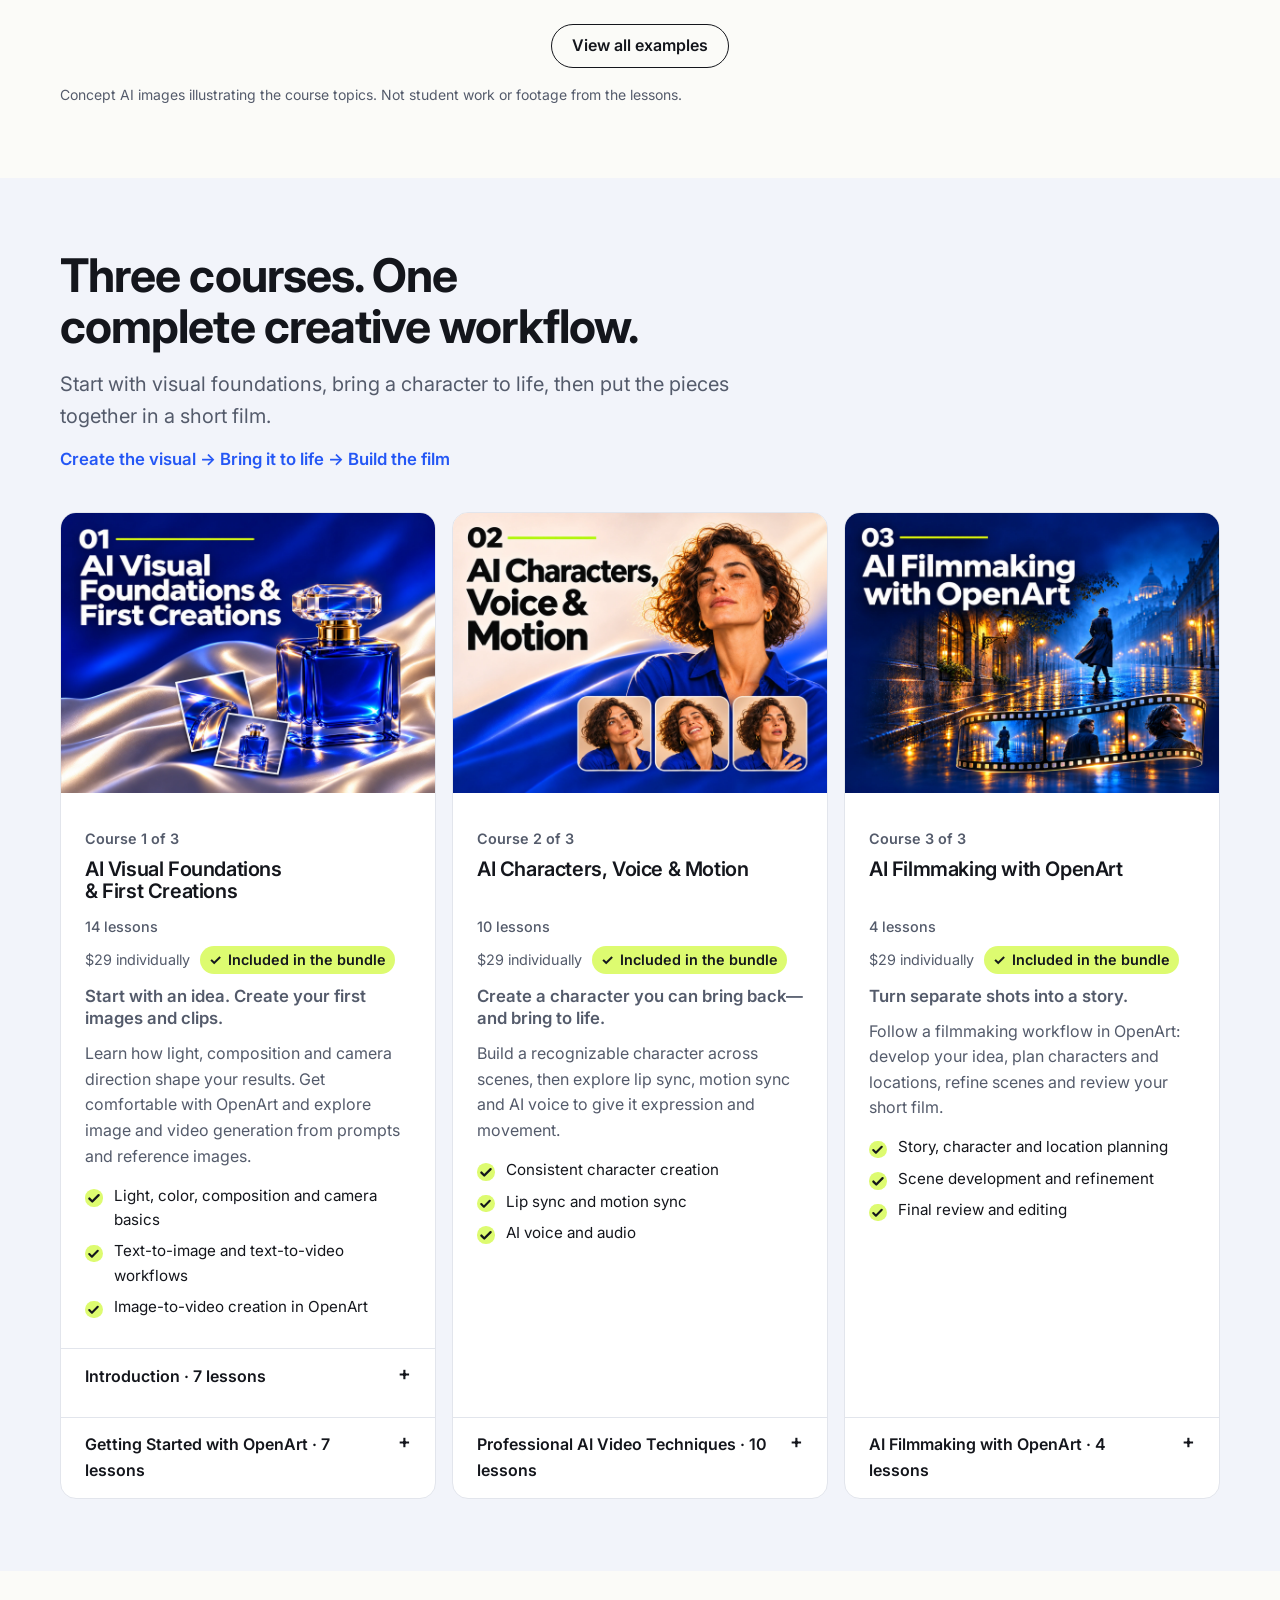
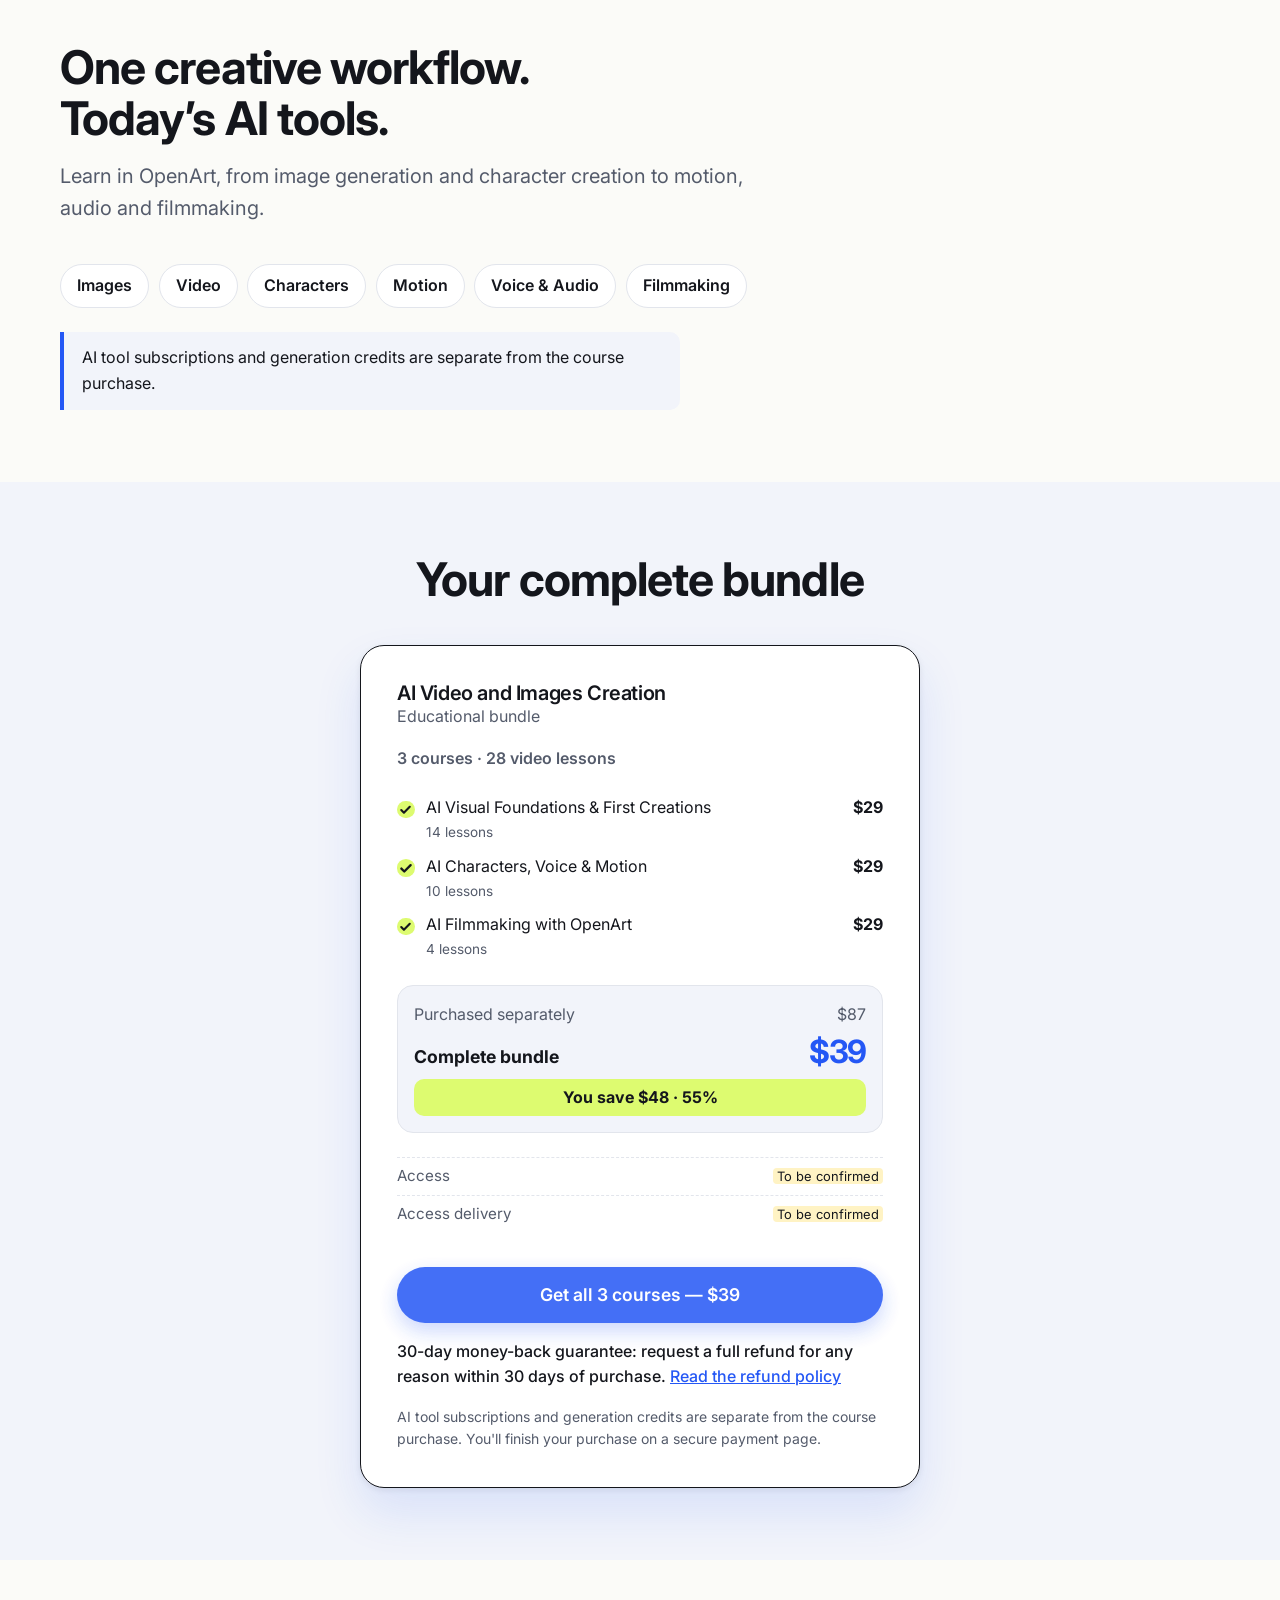
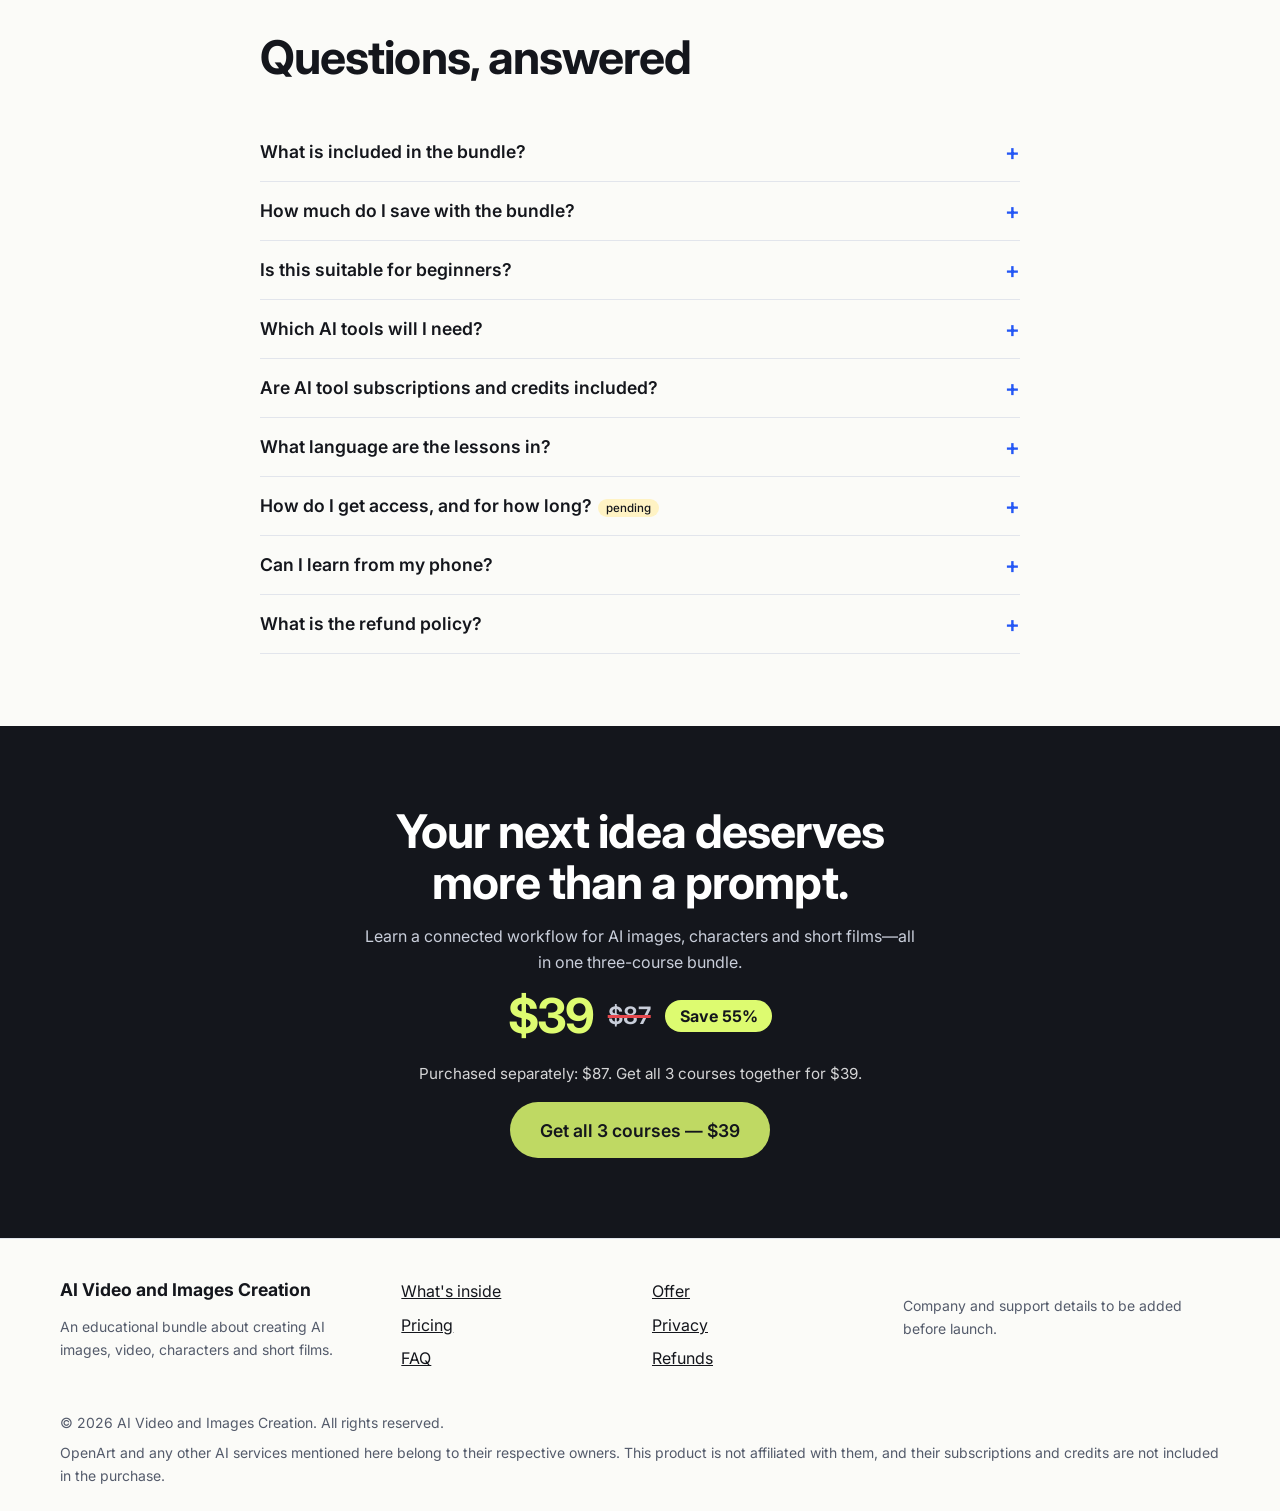
==== commit f411dc90: "Hero accordion, simpler pricing and FAQ - Add compact hero accordion (Who it's for, What you need; H" ====
--- a/index.html
+++ b/index.html
@@ -48,7 +48,7 @@
     <nav class="site-nav" id="site-nav" aria-label="Main">
       <a href="#showcase">Gallery</a>
       <a href="#bundle">What's inside</a>
-      <a href="#audience">Who it's for</a>
+      <a href="#who-its-for">Who it's for</a>
       <a href="#pricing">Pricing</a>
       <a href="#faq">FAQ</a>
     </nav>
@@ -80,6 +80,7 @@
             <a class="text-link" href="#showcase">See examples</a>
           </div>
         </div>
+        <div class="hero-info" id="hero-info" hidden></div>
       </div>
       <figure class="hero-visual">
         <picture id="hero-picture">
@@ -135,17 +136,6 @@
       </div>
       <ul class="dirs" id="tools-dirs"></ul>
       <p class="note-calm" id="tools-note" data-bind="tools.note">AI tool subscriptions and generation credits are separate from the course purchase.</p>
-    </div>
-  </section>
-
-  <!-- 05 AUDIENCE -->
-  <section class="section" id="audience" aria-labelledby="aud-title">
-    <div class="container">
-      <div class="section-head">
-        <h2 id="aud-title" data-bind="audience.title">A clear starting point for your next creative project.</h2>
-      </div>
-      <div class="grid-cards" id="audience-grid"></div>
-      <p class="fine">Lessons teach skills and workflows. They don't promise income, jobs or clients.</p>
     </div>
   </section>
 
--- a/styles.css
+++ b/styles.css
@@ -415,3 +415,16 @@
   #pricing .section-head{margin-inline:auto;text-align:center}
   #pricing .price-card{margin-inline:auto;max-width:560px}
 }
+
+/* ===== hero accordion (v10) ===== */
+.hero-info{margin-top:var(--s3);border-top:1px solid var(--line);max-width:34rem}
+.hero-info[hidden]{display:none}
+.hero-info details{border-bottom:1px solid var(--line)}
+.hero-info summary{cursor:pointer;list-style:none;display:flex;justify-content:space-between;align-items:center;gap:1rem;min-height:48px;padding:.7rem 0;font-weight:600}
+.hero-info summary::-webkit-details-marker{display:none}
+.hero-info summary::after{content:"+";font-size:1.4rem;line-height:1;color:var(--cobalt)}
+.hero-info details[open] summary::after{content:"\2013"}
+.hero-info details p{margin:0;padding:0 0 1rem;color:var(--muted);max-width:60ch}
+@media (max-width:900px){
+  .hero-copy .hero-info{order:6;margin-top:var(--s2);max-width:none;width:100%;align-self:stretch}
+}
